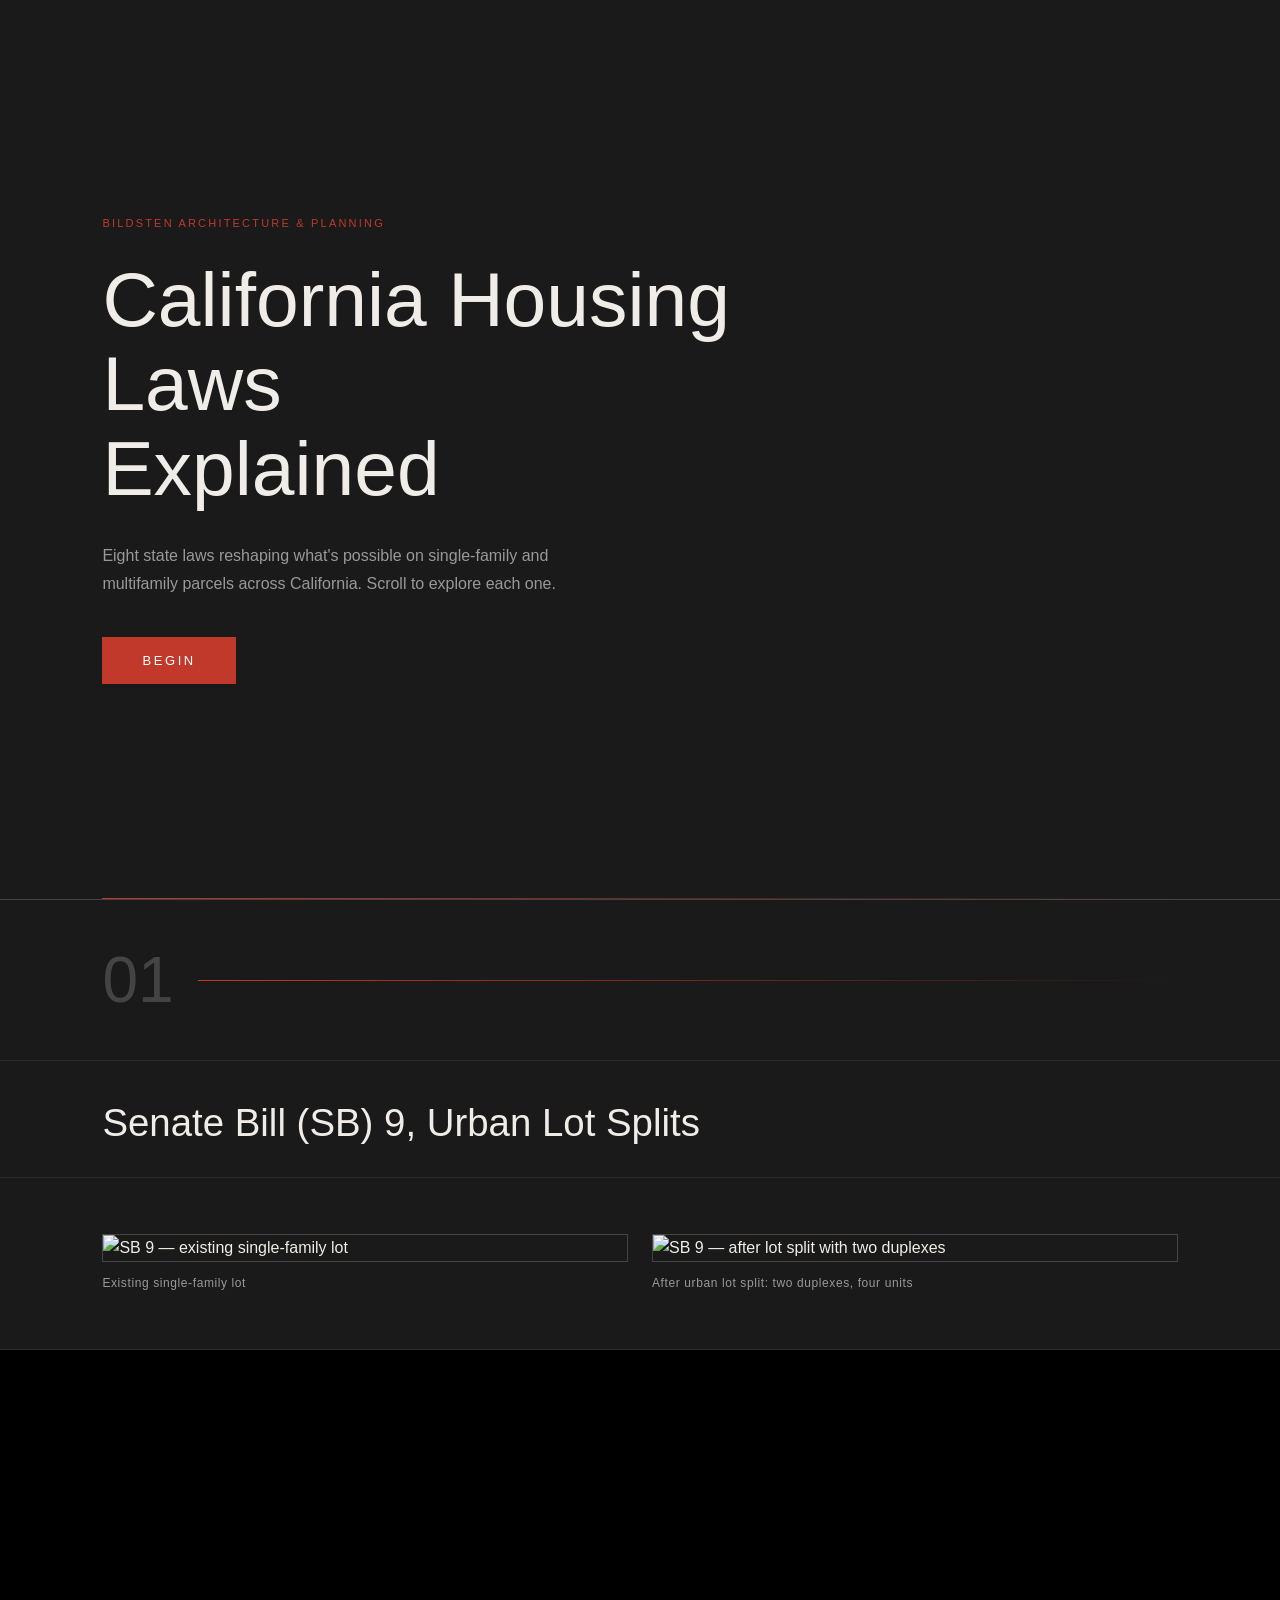
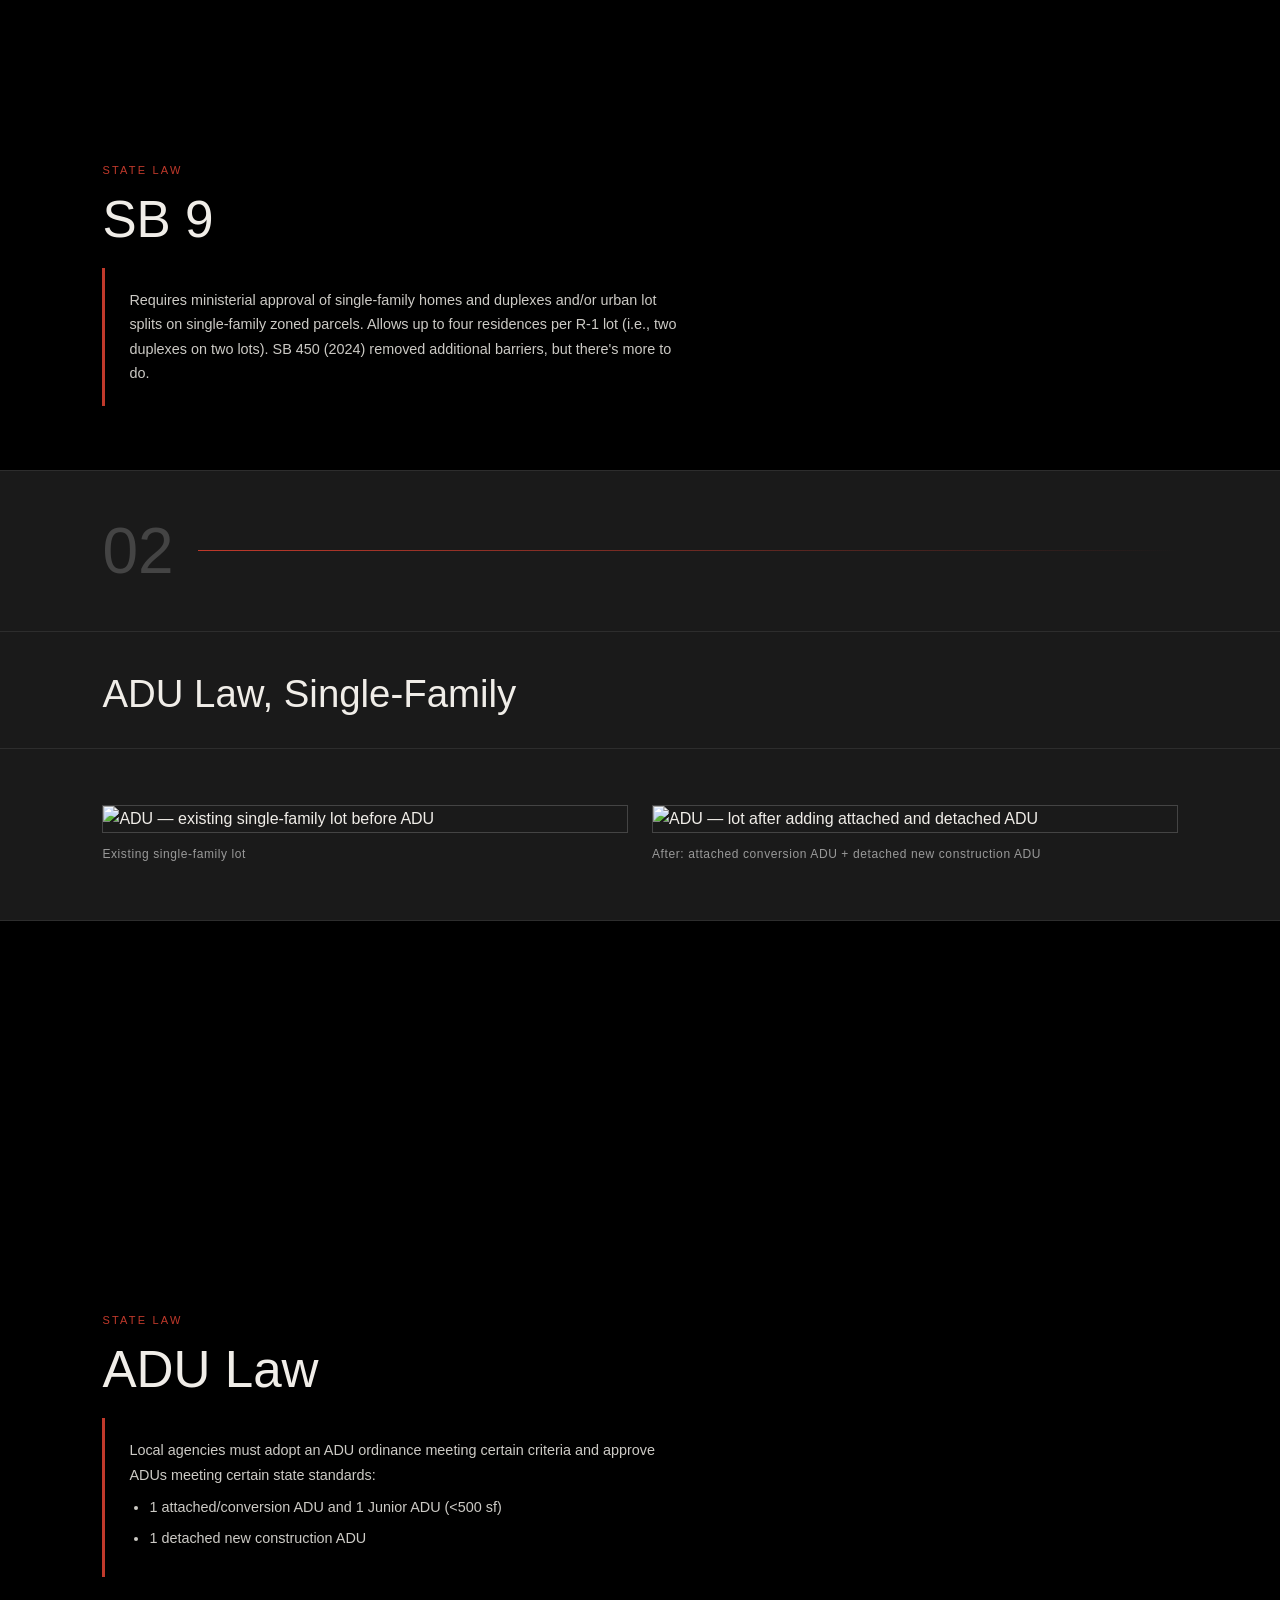
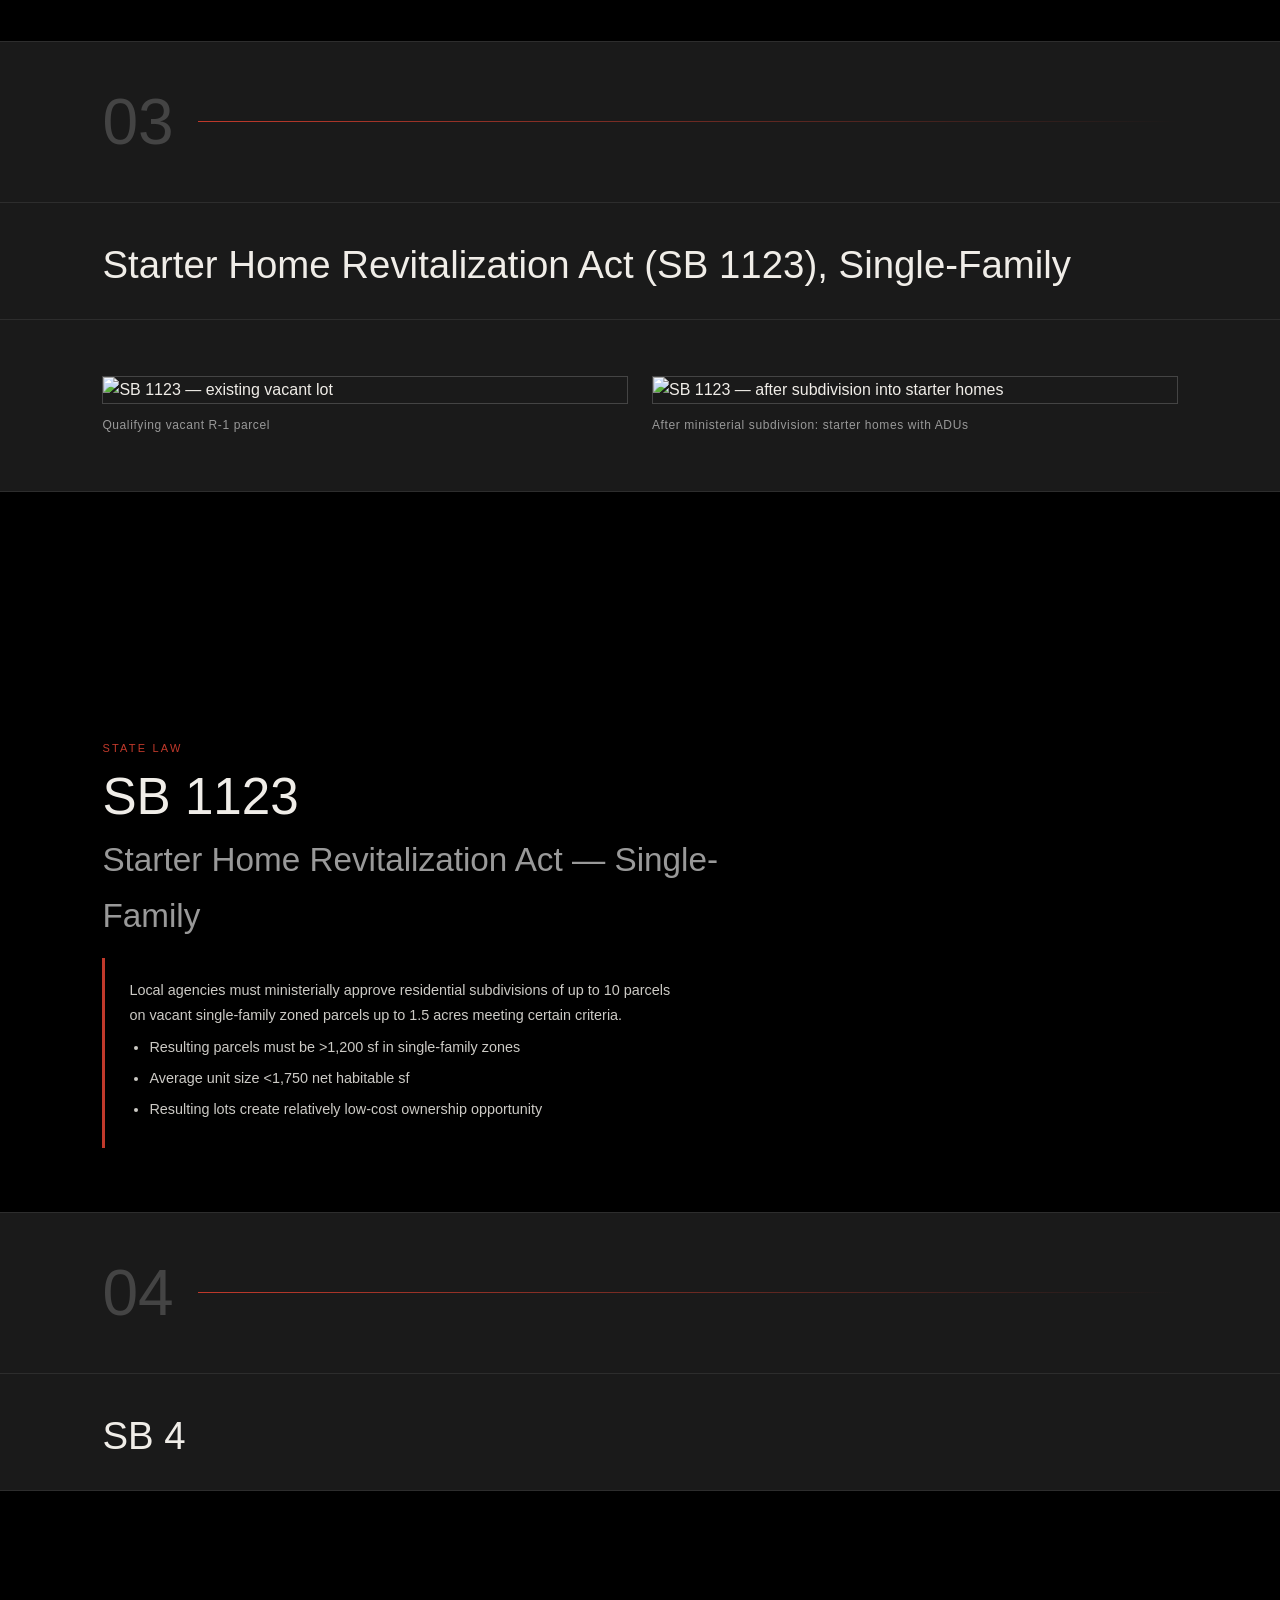
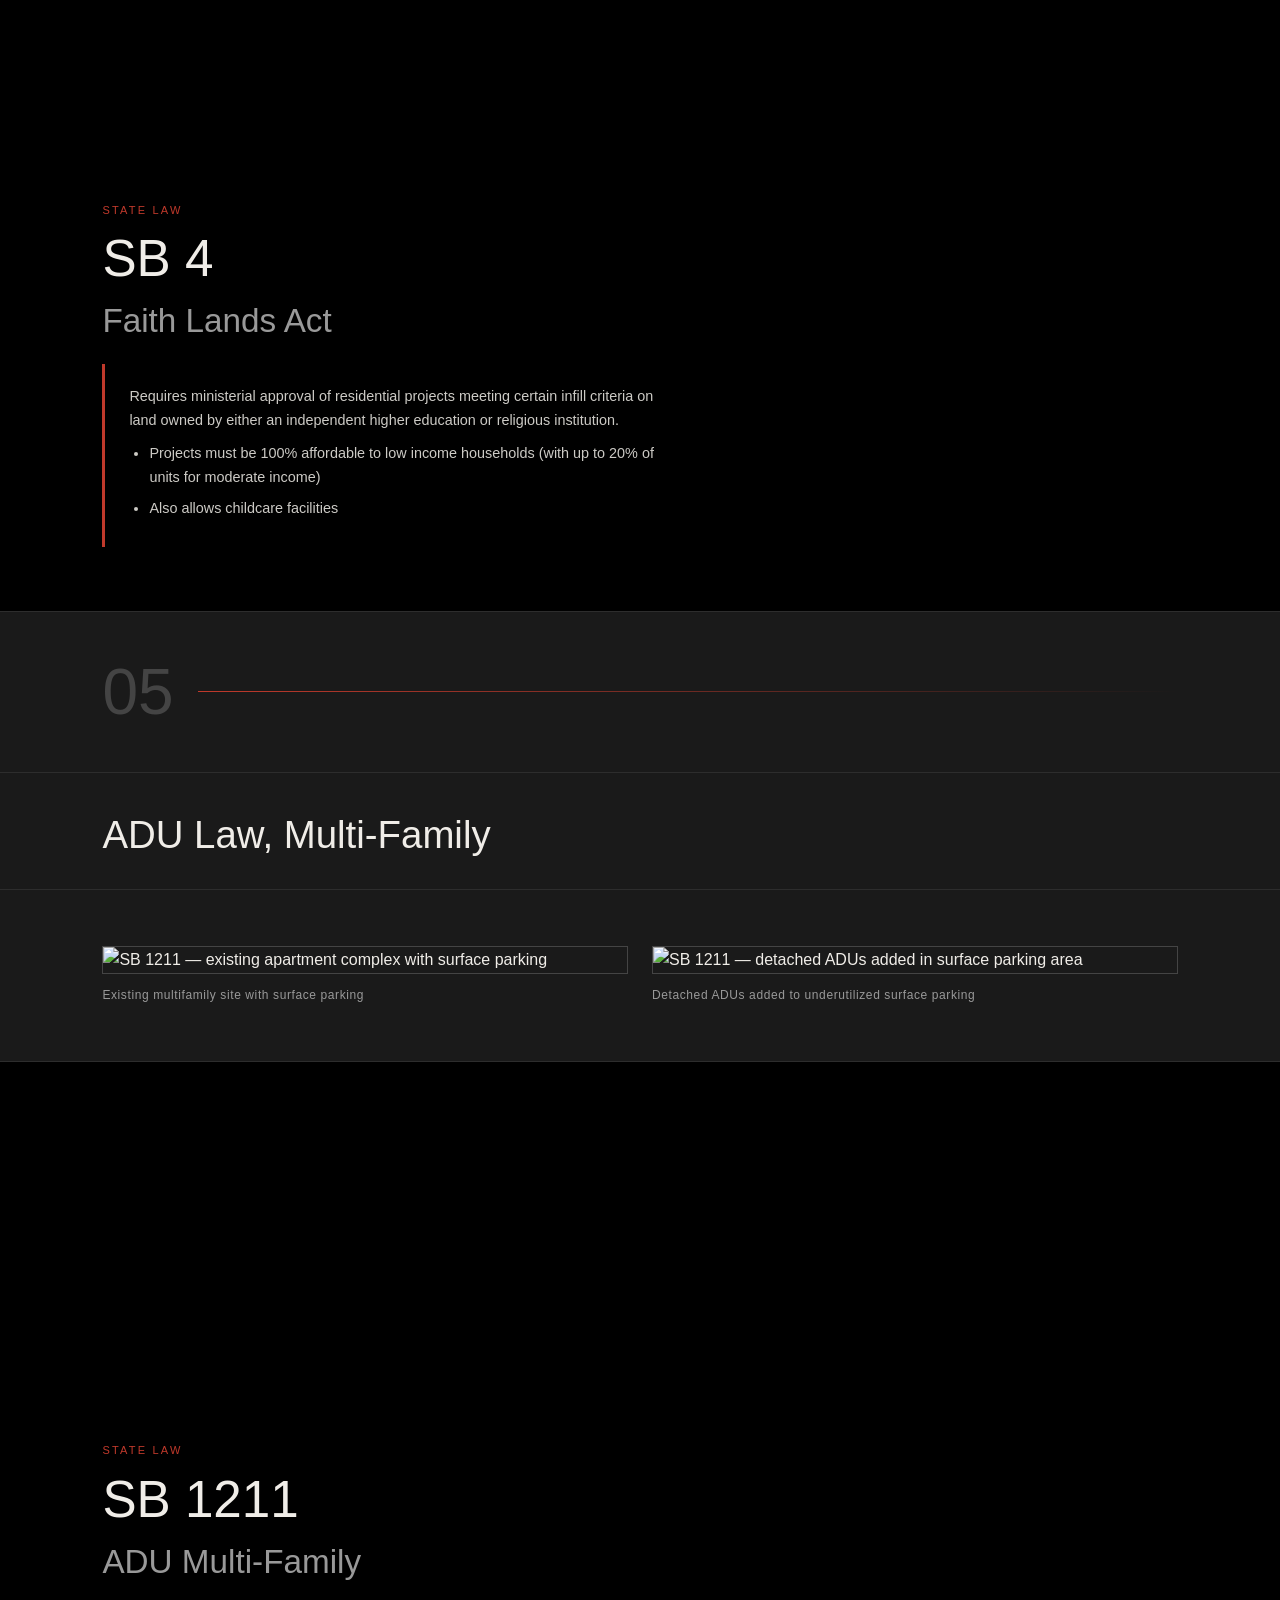
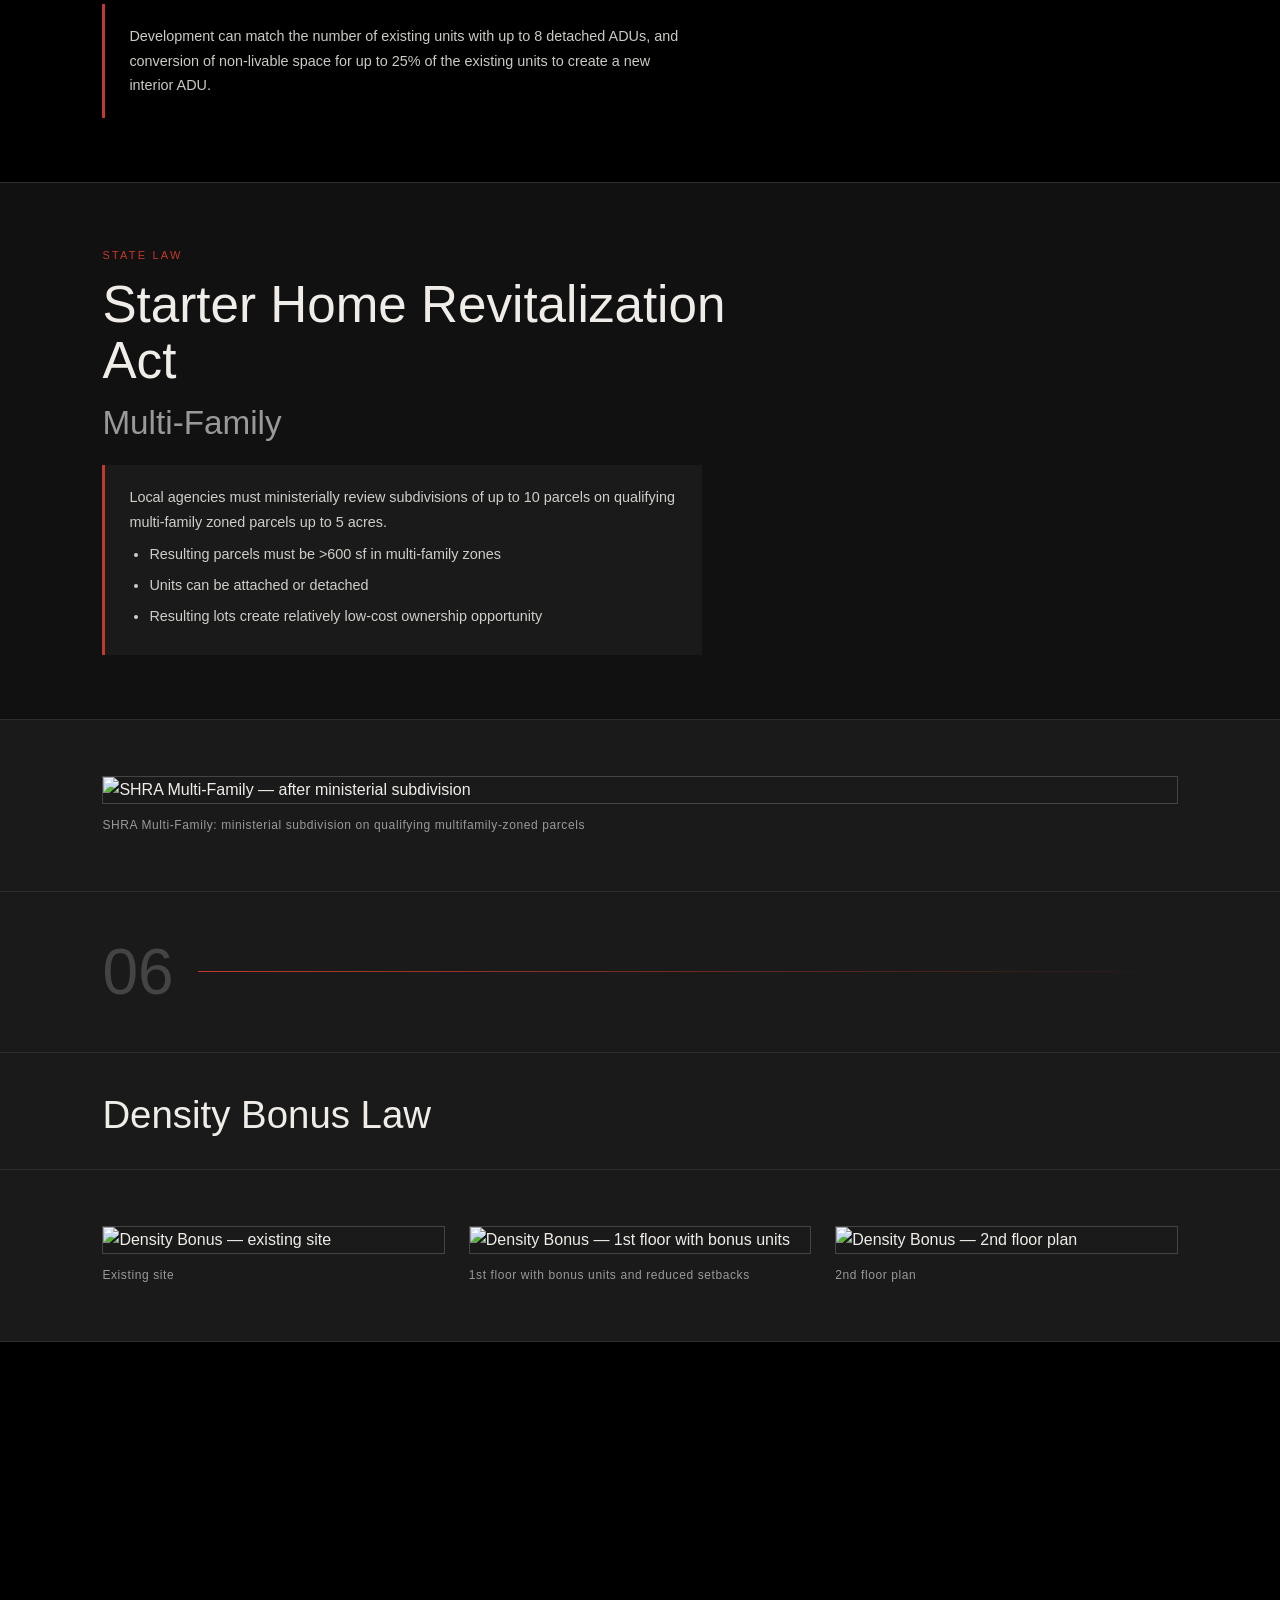
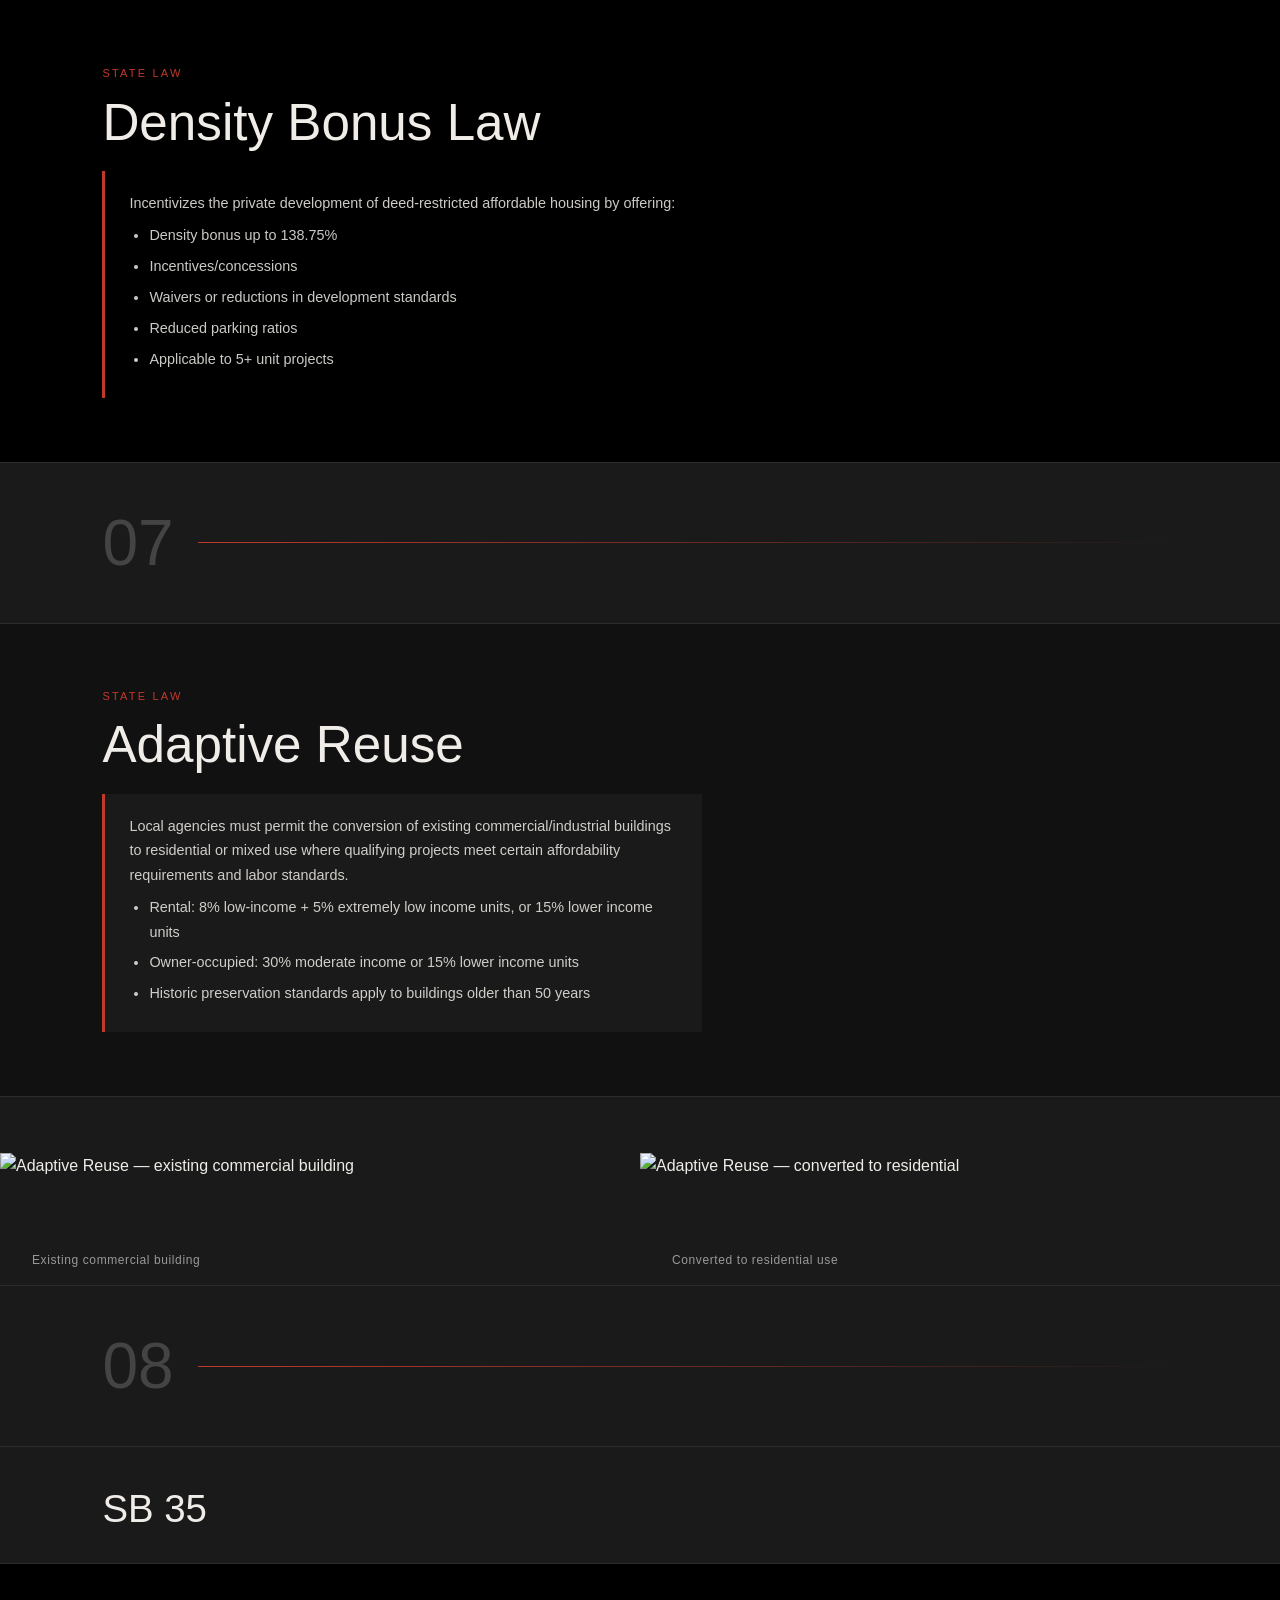
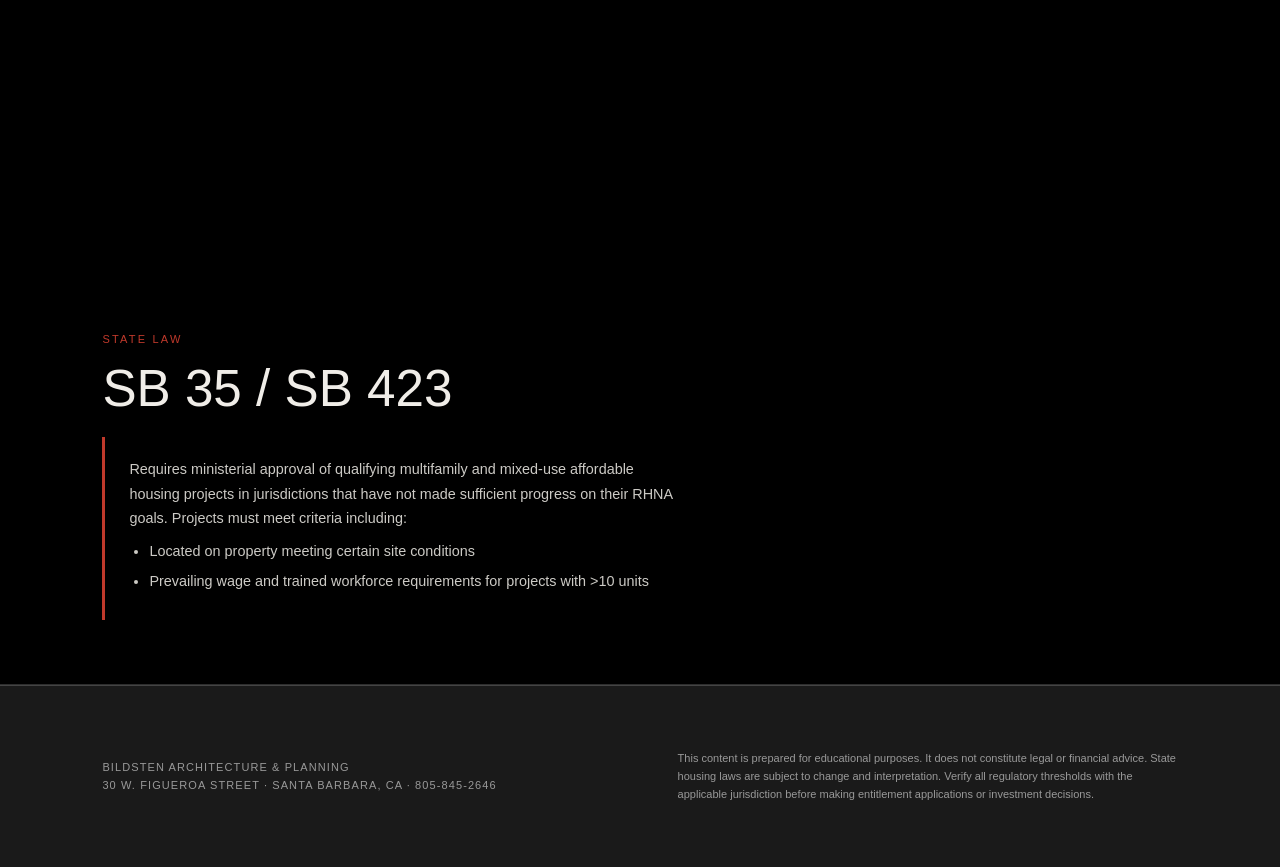
==== housing-laws.html @ 5e8230b6 "Add files via upload" ====
<!DOCTYPE html>
<html lang="en">
<head>
<meta charset="UTF-8">
<meta name="viewport" content="width=device-width, initial-scale=1.0">
<title>California Housing Laws | Bildsten Architecture & Planning</title>
<style>
  * { margin: 0; padding: 0; box-sizing: border-box; }

  :root {
    --bg: #1a1a1a;
    --text: #f0ede8;
    --red: #c0392b;
    --red-light: #e74c3c;
    --gray: #2d2d2d;
    --gray-mid: #444;
    --caption: #999;
    --font-display: 'Arial Narrow', 'Arial Nova Cond', 'Helvetica Neue', Arial, sans-serif;
    --font-body: 'Arial Narrow', 'Arial Nova Cond', 'Helvetica Neue', Arial, sans-serif;
  }

  html { scroll-behavior: smooth; }

  body {
    background: var(--bg);
    color: var(--text);
    font-family: var(--font-body);
    font-size: 16px;
    line-height: 1.6;
  }

  /* HERO */
  .hero {
    height: 100vh;
    display: flex;
    flex-direction: column;
    justify-content: center;
    align-items: flex-start;
    padding: 0 8vw;
    border-bottom: 1px solid var(--gray-mid);
    position: relative;
  }
  .hero::after {
    content: '';
    position: absolute;
    bottom: 0; left: 8vw; right: 8vw;
    height: 1px;
    background: linear-gradient(to right, var(--red), transparent);
  }
  .hero-eyebrow {
    font-size: 11px;
    letter-spacing: 0.2em;
    text-transform: uppercase;
    color: var(--red);
    margin-bottom: 1.5rem;
  }
  .hero h1 {
    font-family: var(--font-display);
    font-size: clamp(2.5rem, 6vw, 5rem);
    font-weight: normal;
    line-height: 1.1;
    max-width: 800px;
    margin-bottom: 2rem;
  }
  .hero-sub {
    font-size: 1rem;
    color: var(--caption);
    max-width: 500px;
    line-height: 1.7;
  }
  .scroll-hint {
    position: absolute;
    bottom: 3rem;
    left: 8vw;
    font-size: 11px;
    letter-spacing: 0.15em;
    text-transform: uppercase;
    color: var(--caption);
    display: flex;
    align-items: center;
    gap: 0.75rem;
  }
  .scroll-hint::before {
    content: '';
    display: block;
    width: 24px;
    height: 1px;
    background: var(--red);
  }

  .law-section { padding: 0; }

  /* section heading bar — sits between divider number and images */
  .section-heading {
    padding: 2.5rem 8vw 2rem;
    border-bottom: 1px solid var(--gray);
  }
  .section-heading h2 {
    font-family: var(--font-display);
    font-size: clamp(1.6rem, 3vw, 2.6rem);
    font-weight: normal;
    color: var(--text);
    line-height: 1.15;
  }

  /* image block */
  .image-block {
    padding: 3.5rem 8vw;
    border-bottom: 1px solid var(--gray);
  }
  .image-block-inner {
    max-width: 1100px;
    margin: 0 auto;
  }
  .image-block img {
    width: 100%;
    height: auto;
    display: block;
    border: 1px solid var(--gray-mid);
  }
  .image-caption {
    margin-top: 0.75rem;
    font-size: 12px;
    color: var(--caption);
    letter-spacing: 0.05em;
  }
  .image-pair {
    display: grid;
    grid-template-columns: 1fr 1fr;
    gap: 1.5rem;
  }
  .image-trio {
    display: grid;
    grid-template-columns: 1fr 1fr 1fr;
    gap: 1.5rem;
  }

  /* static law card (no video) */
  .law-card {
    padding: 4rem 8vw;
    border-bottom: 1px solid var(--gray);
    background: #111;
  }
  .law-card-inner { max-width: 700px; }
  .law-name-static {
    font-family: var(--font-display);
    font-size: clamp(2rem, 4vw, 3.5rem);
    font-weight: normal;
    line-height: 1.1;
    margin-bottom: 1.25rem;
    color: var(--text);
  }
  .law-summary-static {
    font-size: 0.9rem;
    line-height: 1.7;
    color: rgba(240,237,232,0.85);
    max-width: 600px;
    padding: 1.25rem 1.5rem;
    border-left: 3px solid var(--red);
    background: rgba(255,255,255,0.04);
    margin-top: 1rem;
  }
  .law-summary-static ul { padding-left: 1.25rem; margin-top: 0.5rem; }
  .law-summary-static li { margin-bottom: 0.4rem; }

  /* video block */
  .video-block {
    position: relative;
    background: #000;
    border-bottom: 1px solid var(--gray);
  }
  .video-overlay {
    position: absolute;
    inset: 0;
    display: flex;
    flex-direction: column;
    justify-content: flex-end;
    padding: 4rem 8vw;
    background: linear-gradient(to top, rgba(0,0,0,0.85) 0%, rgba(0,0,0,0.3) 50%, transparent 100%);
    z-index: 2;
    /* no transition here — JS controls fade */
  }
  .video-overlay.hidden {
    opacity: 0;
    pointer-events: none;
  }
  .law-label {
    font-size: 11px;
    letter-spacing: 0.2em;
    text-transform: uppercase;
    color: var(--red);
    margin-bottom: 0.75rem;
  }
  .law-name {
    font-family: var(--font-display);
    font-size: clamp(2rem, 4vw, 3.5rem);
    font-weight: normal;
    line-height: 1.1;
    margin-bottom: 1.25rem;
    max-width: 700px;
  }
  .law-summary {
    font-size: 0.9rem;
    line-height: 1.7;
    color: rgba(240,237,232,0.85);
    max-width: 600px;
    background: rgba(0,0,0,0.4);
    padding: 1.25rem 1.5rem;
    border-left: 3px solid var(--red);
  }
  .law-summary ul { padding-left: 1.25rem; margin-top: 0.5rem; }
  .law-summary li { margin-bottom: 0.4rem; }

  /* keep scrolling nudge shown after video ends */
  .keep-scrolling {
    display: none;
    position: absolute;
    bottom: 2rem;
    left: 50%;
    transform: translateX(-50%);
    font-size: 11px;
    letter-spacing: 0.2em;
    text-transform: uppercase;
    color: var(--text);
    z-index: 3;
    align-items: center;
    gap: 0.6rem;
    animation: nudge 1.6s ease-in-out infinite;
  }
  .keep-scrolling.visible { display: flex; }
  .keep-scrolling::after {
    content: '↓';
    font-size: 14px;
  }
  @keyframes nudge {
    0%, 100% { opacity: 0.5; transform: translateX(-50%) translateY(0); }
    50% { opacity: 1; transform: translateX(-50%) translateY(4px); }
  }

  .video-wrapper {
    position: relative;
    width: 100%;
    padding-top: 56.25%;
  }
  .video-wrapper iframe {
    position: absolute;
    inset: 0;
    width: 100%;
    height: 100%;
    border: none;
  }

  /* freeze overlay — covers Vimeo end screen */
  .freeze-overlay {
    display: none;
    position: absolute;
    inset: 0;
    z-index: 4;
    background: transparent;
    cursor: default;
  }
  .freeze-overlay.active { display: block; }

  /* second video hidden until first ends */
  .video-block.secondary { display: none; }
  .video-block.secondary.visible { display: block; }

  /* divider */
  .law-divider {
    display: flex;
    align-items: center;
    gap: 1.5rem;
    padding: 3rem 8vw;
    border-bottom: 1px solid var(--gray);
  }
  .law-divider-num {
    font-family: var(--font-display);
    font-size: 4rem;
    color: var(--gray-mid);
    line-height: 1;
    min-width: 60px;
  }
  .law-divider-line {
    flex: 1;
    height: 1px;
    background: linear-gradient(to right, var(--red), transparent);
  }

  /* footer */
  footer {
    padding: 4rem 8vw;
    border-top: 1px solid var(--gray-mid);
    display: flex;
    justify-content: space-between;
    align-items: center;
    flex-wrap: wrap;
    gap: 1rem;
  }
  footer .bap {
    font-size: 11px;
    letter-spacing: 0.1em;
    text-transform: uppercase;
    color: var(--caption);
  }
  footer .disclaimer {
    font-size: 11px;
    color: var(--caption);
    max-width: 500px;
    line-height: 1.6;
  }

  .begin-btn {
    margin-top: 2.5rem;
    background: var(--red);
    color: white;
    border: none;
    padding: 1rem 2.5rem;
    font-family: var(--font-body);
    font-size: 13px;
    letter-spacing: 0.2em;
    text-transform: uppercase;
    cursor: pointer;
    transition: background 0.2s, transform 0.15s;
  }
  .begin-btn:hover { background: var(--red-light); transform: translateY(-2px); }
  .begin-btn:active { transform: translateY(0); }
  body.locked { overflow: hidden; }

  @media (max-width: 900px) {
    .image-trio { grid-template-columns: 1fr 1fr; }
  }
  @media (max-width: 700px) {
    .image-pair, .image-trio { grid-template-columns: 1fr; }
    .law-summary, .law-summary-static { font-size: 0.82rem; }
    .law-name, .law-name-static { font-size: 2rem; }
    footer { flex-direction: column; }
  }
</style>
</head>
<body>

<!-- HERO -->
<section class="hero">
  <p class="hero-eyebrow">Bildsten Architecture & Planning</p>
  <h1>California Housing Laws<br>Explained</h1>
  <p class="hero-sub">Eight state laws reshaping what's possible on single-family and multifamily parcels across California. Scroll to explore each one.</p>
  <button class="begin-btn" id="beginBtn">Begin</button>
</section>


<!-- ── 01 SB 9 ── -->
<div class="law-divider">
  <span class="law-divider-num">01</span>
  <div class="law-divider-line"></div>
</div>

<section class="law-section" id="sb9">
  <div class="section-heading">
    <h2>Senate Bill (SB) 9, Urban Lot Splits</h2>
  </div>
  <div class="image-block">
    <div class="image-block-inner">
      <div class="image-pair">
        <div>
          <img src="SB9 Before.jpeg" alt="SB 9 — existing single-family lot">
          <p class="image-caption">Existing single-family lot</p>
        </div>
        <div>
          <img src="SB 9 Before and after_1.jpeg" alt="SB 9 — after lot split with two duplexes">
          <p class="image-caption">After urban lot split: two duplexes, four units</p>
        </div>
      </div>
    </div>
  </div>
  <div class="video-block" data-law="sb9">
    <div class="video-overlay" id="overlay-sb9">
      <p class="law-label">State Law</p>
      <h2 class="law-name">SB 9</h2>
      <div class="law-summary">
        Requires ministerial approval of single-family homes and duplexes and/or urban lot splits on single-family zoned parcels. Allows up to four residences per R-1 lot (i.e., two duplexes on two lots). SB 450 (2024) removed additional barriers, but there's more to do.
      </div>
    </div>
    <div class="freeze-overlay" id="freeze-sb9"></div>
    <div class="keep-scrolling" id="ks-sb9">Keep scrolling</div>
    <div class="video-wrapper">
      <iframe id="iframe-sb9"
        src="https://player.vimeo.com/video/1204030108?autoplay=0&muted=0&controls=1&title=0&byline=0&portrait=0"
        allow="autoplay; fullscreen; picture-in-picture" allowfullscreen>
      </iframe>
    </div>
  </div>
</section>


<!-- ── 02 ADU SINGLE-FAMILY ── -->
<div class="law-divider">
  <span class="law-divider-num">02</span>
  <div class="law-divider-line"></div>
</div>

<section class="law-section" id="adu">
  <div class="section-heading">
    <h2>ADU Law, Single-Family</h2>
  </div>
  <div class="image-block">
    <div class="image-block-inner">
      <div class="image-pair">
        <div>
          <img src="SB9 Before.jpeg" alt="ADU — existing single-family lot before ADU">
          <p class="image-caption">Existing single-family lot</p>
        </div>
        <div>
          <img src="ADU After.jpeg" alt="ADU — lot after adding attached and detached ADU">
          <p class="image-caption">After: attached conversion ADU + detached new construction ADU</p>
        </div>
      </div>
    </div>
  </div>
  <div class="video-block" data-law="adu">
    <div class="video-overlay" id="overlay-adu">
      <p class="law-label">State Law</p>
      <h2 class="law-name">ADU Law</h2>
      <div class="law-summary">
        Local agencies must adopt an ADU ordinance meeting certain criteria and approve ADUs meeting certain state standards:
        <ul>
          <li>1 attached/conversion ADU and 1 Junior ADU (&lt;500 sf)</li>
          <li>1 detached new construction ADU</li>
        </ul>
      </div>
    </div>
    <div class="freeze-overlay" id="freeze-adu"></div>
    <div class="keep-scrolling" id="ks-adu">Keep scrolling</div>
    <div class="video-wrapper">
      <iframe id="iframe-adu"
        src="https://player.vimeo.com/video/1204030537?autoplay=0&muted=0&controls=1&title=0&byline=0&portrait=0"
        allow="autoplay; fullscreen; picture-in-picture" allowfullscreen>
      </iframe>
    </div>
  </div>
</section>


<!-- ── 03 SB 1123 / SHRA SINGLE-FAMILY ── -->
<div class="law-divider">
  <span class="law-divider-num">03</span>
  <div class="law-divider-line"></div>
</div>

<section class="law-section" id="shra-sf">
  <div class="section-heading">
    <h2>Starter Home Revitalization Act (SB 1123), Single-Family</h2>
  </div>
  <div class="image-block">
    <div class="image-block-inner">
      <div class="image-pair">
        <div>
          <img src="SB9 Before.jpeg" alt="SB 1123 — existing vacant lot">
          <p class="image-caption">Qualifying vacant R-1 parcel</p>
        </div>
        <div>
          <img src="SHRA AFTER.jpeg" alt="SB 1123 — after subdivision into starter homes">
          <p class="image-caption">After ministerial subdivision: starter homes with ADUs</p>
        </div>
      </div>
    </div>
  </div>
  <div class="video-block" data-law="shra-sf">
    <div class="video-overlay" id="overlay-shra-sf">
      <p class="law-label">State Law</p>
      <h2 class="law-name">SB 1123<br><em style="font-size:0.65em;font-style:normal;color:var(--caption)">Starter Home Revitalization Act — Single-Family</em></h2>
      <div class="law-summary">
        Local agencies must ministerially approve residential subdivisions of up to 10 parcels on vacant single-family zoned parcels up to 1.5 acres meeting certain criteria.
        <ul>
          <li>Resulting parcels must be &gt;1,200 sf in single-family zones</li>
          <li>Average unit size &lt;1,750 net habitable sf</li>
          <li>Resulting lots create relatively low-cost ownership opportunity</li>
        </ul>
      </div>
    </div>
    <div class="freeze-overlay" id="freeze-shra-sf"></div>
    <div class="keep-scrolling" id="ks-shra-sf">Keep scrolling</div>
    <div class="video-wrapper">
      <iframe id="iframe-shra-sf"
        src="https://player.vimeo.com/video/1204267841?autoplay=0&muted=0&controls=1&title=0&byline=0&portrait=0"
        allow="autoplay; fullscreen; picture-in-picture" allowfullscreen>
      </iframe>
    </div>
  </div>
</section>


<!-- ── 04 SB 4 ── -->
<div class="law-divider">
  <span class="law-divider-num">04</span>
  <div class="law-divider-line"></div>
</div>

<section class="law-section" id="sb4">
  <div class="section-heading">
    <h2>SB 4</h2>
  </div>
  <div class="video-block" data-law="sb4">
    <div class="video-overlay" id="overlay-sb4">
      <p class="law-label">State Law</p>
      <h2 class="law-name">SB 4<br><em style="font-size:0.65em;font-style:normal;color:var(--caption)">Faith Lands Act</em></h2>
      <div class="law-summary">
        Requires ministerial approval of residential projects meeting certain infill criteria on land owned by either an independent higher education or religious institution.
        <ul>
          <li>Projects must be 100% affordable to low income households (with up to 20% of units for moderate income)</li>
          <li>Also allows childcare facilities</li>
        </ul>
      </div>
    </div>
    <div class="freeze-overlay" id="freeze-sb4"></div>
    <div class="keep-scrolling" id="ks-sb4">Keep scrolling</div>
    <div class="video-wrapper">
      <iframe id="iframe-sb4"
        src="https://player.vimeo.com/video/1204264913?autoplay=0&muted=0&controls=1&title=0&byline=0&portrait=0"
        allow="autoplay; fullscreen; picture-in-picture" allowfullscreen>
      </iframe>
    </div>
  </div>
</section>


<!-- ── 05 ADU LAW MULTI-FAMILY / SB 1211 + SHRA MF ── -->
<div class="law-divider">
  <span class="law-divider-num">05</span>
  <div class="law-divider-line"></div>
</div>

<section class="law-section" id="adu-mf">
  <div class="section-heading">
    <h2>ADU Law, Multi-Family</h2>
  </div>
  <div class="image-block">
    <div class="image-block-inner">
      <div class="image-pair">
        <div>
          <img src="SB 1211_2namenity existing.jpeg" alt="SB 1211 — existing apartment complex with surface parking">
          <p class="image-caption">Existing multifamily site with surface parking</p>
        </div>
        <div>
          <img src="SB 1211_2 amenity after c.jpeg" alt="SB 1211 — detached ADUs added in surface parking area">
          <p class="image-caption">Detached ADUs added to underutilized surface parking</p>
        </div>
      </div>
    </div>
  </div>

  <!-- Video 1 of 2 -->
  <div class="video-block" data-law="adu-mf-1">
    <div class="video-overlay" id="overlay-adu-mf-1">
      <p class="law-label">State Law</p>
      <h2 class="law-name">SB 1211<br><em style="font-size:0.65em;font-style:normal;color:var(--caption)">ADU Multi-Family</em></h2>
      <div class="law-summary">
        Development can match the number of existing units with up to 8 detached ADUs, and conversion of non-livable space for up to 25% of the existing units to create a new interior ADU.
      </div>
    </div>
    <div class="freeze-overlay" id="freeze-adu-mf-1"></div>
    <div class="keep-scrolling" id="ks-adu-mf-1">Keep scrolling</div>
    <div class="video-wrapper">
      <iframe id="iframe-adu-mf-1"
        src="https://player.vimeo.com/video/1204032027?autoplay=0&muted=0&controls=1&title=0&byline=0&portrait=0"
        allow="autoplay; fullscreen; picture-in-picture" allowfullscreen>
      </iframe>
    </div>
  </div>

  <!-- Video 2 of 2 -->
  <div class="video-block secondary" id="adu-mf-2-block" data-law="adu-mf-2">
    <div class="video-overlay" id="overlay-adu-mf-2">
      <p class="law-label">State Law — continued</p>
      <h2 class="law-name">SB 1211<br><em style="font-size:0.65em;font-style:normal;color:var(--caption)">ADU Multi-Family</em></h2>
    </div>
    <div class="freeze-overlay" id="freeze-adu-mf-2"></div>
    <div class="keep-scrolling" id="ks-adu-mf-2">Keep scrolling</div>
    <div class="video-wrapper">
      <iframe id="iframe-adu-mf-2"
        src="https://player.vimeo.com/video/1204266832?autoplay=0&muted=0&controls=1&title=0&byline=0&portrait=0"
        allow="autoplay; fullscreen; picture-in-picture" allowfullscreen>
      </iframe>
    </div>
  </div>

  <!-- SHRA MF: heading + text first, then image -->
  <div class="law-card">
    <div class="law-card-inner">
      <p class="law-label">State Law</p>
      <h2 class="law-name-static">Starter Home Revitalization Act<br><em style="font-size:0.65em;font-style:normal;color:var(--caption)">Multi-Family</em></h2>
      <div class="law-summary-static">
        Local agencies must ministerially review subdivisions of up to 10 parcels on qualifying multi-family zoned parcels up to 5 acres.
        <ul>
          <li>Resulting parcels must be &gt;600 sf in multi-family zones</li>
          <li>Units can be attached or detached</li>
          <li>Resulting lots create relatively low-cost ownership opportunity</li>
        </ul>
      </div>
    </div>
  </div>
  <div class="image-block">
    <div class="image-block-inner">
      <img src="MULTIFAMILY SHRA AFTER.jpeg" alt="SHRA Multi-Family — after ministerial subdivision">
      <p class="image-caption">SHRA Multi-Family: ministerial subdivision on qualifying multifamily-zoned parcels</p>
    </div>
  </div>
</section>


<!-- ── 06 DENSITY BONUS LAW ── -->
<div class="law-divider">
  <span class="law-divider-num">06</span>
  <div class="law-divider-line"></div>
</div>

<section class="law-section" id="dbl">
  <div class="section-heading">
    <h2>Density Bonus Law</h2>
  </div>
  <div class="image-block">
    <div class="image-block-inner">
      <div class="image-trio">
        <div>
          <img src="density bonus before.jpeg" alt="Density Bonus — existing site">
          <p class="image-caption">Existing site</p>
        </div>
        <div>
          <img src="Density Bonus After 1st floor.jpeg" alt="Density Bonus — 1st floor with bonus units">
          <p class="image-caption">1st floor with bonus units and reduced setbacks</p>
        </div>
        <div>
          <img src="dbl after 2nd floor.jpeg" alt="Density Bonus — 2nd floor plan">
          <p class="image-caption">2nd floor plan</p>
        </div>
      </div>
    </div>
  </div>
  <div class="video-block" data-law="dbl">
    <div class="video-overlay" id="overlay-dbl">
      <p class="law-label">State Law</p>
      <h2 class="law-name">Density Bonus Law</h2>
      <div class="law-summary">
        Incentivizes the private development of deed-restricted affordable housing by offering:
        <ul>
          <li>Density bonus up to 138.75%</li>
          <li>Incentives/concessions</li>
          <li>Waivers or reductions in development standards</li>
          <li>Reduced parking ratios</li>
          <li>Applicable to 5+ unit projects</li>
        </ul>
      </div>
    </div>
    <div class="freeze-overlay" id="freeze-dbl"></div>
    <div class="keep-scrolling" id="ks-dbl">Keep scrolling</div>
    <div class="video-wrapper">
      <iframe id="iframe-dbl"
        src="https://player.vimeo.com/video/1204268803?autoplay=0&muted=0&controls=1&title=0&byline=0&portrait=0"
        allow="autoplay; fullscreen; picture-in-picture" allowfullscreen>
      </iframe>
    </div>
  </div>
</section>


<!-- ── 07 ADAPTIVE REUSE (no video) ── -->
<div class="law-divider">
  <span class="law-divider-num">07</span>
  <div class="law-divider-line"></div>
</div>

<section class="law-section" id="adaptive">
  <!-- heading + text first -->
  <div class="law-card">
    <div class="law-card-inner">
      <p class="law-label">State Law</p>
      <h2 class="law-name-static">Adaptive Reuse</h2>
      <div class="law-summary-static">
        Local agencies must permit the conversion of existing commercial/industrial buildings to residential or mixed use where qualifying projects meet certain affordability requirements and labor standards.
        <ul>
          <li>Rental: 8% low-income + 5% extremely low income units, or 15% lower income units</li>
          <li>Owner-occupied: 30% moderate income or 15% lower income units</li>
          <li>Historic preservation standards apply to buildings older than 50 years</li>
        </ul>
      </div>
    </div>
  </div>
  <!-- images after — full bleed -->
  <div class="image-block" style="padding-left:0;padding-right:0;">
    <div style="display:grid;grid-template-columns:1fr 1fr;gap:0;">
      <div style="position:relative;">
        <img src="Adaptive Reuse Before.JPG" alt="Adaptive Reuse — existing commercial building" style="width:100%;height:100%;object-fit:cover;display:block;border:none;">
        <p class="image-caption" style="padding:0.6rem 2rem;">Existing commercial building</p>
      </div>
      <div style="position:relative;">
        <img src="adaptive reuse view after.jpeg" alt="Adaptive Reuse — converted to residential" style="width:100%;height:100%;object-fit:cover;display:block;border:none;">
        <p class="image-caption" style="padding:0.6rem 2rem;">Converted to residential use</p>
      </div>
    </div>
  </div>
</section>


<!-- ── 08 SB 35 / SB 423 ── -->
<div class="law-divider">
  <span class="law-divider-num">08</span>
  <div class="law-divider-line"></div>
</div>

<section class="law-section" id="sb35">
  <div class="section-heading">
    <h2>SB 35</h2>
  </div>
  <div class="video-block" data-law="sb35">
    <div class="video-overlay" id="overlay-sb35">
      <p class="law-label">State Law</p>
      <h2 class="law-name">SB 35 / SB 423</h2>
      <div class="law-summary">
        Requires ministerial approval of qualifying multifamily and mixed-use affordable housing projects in jurisdictions that have not made sufficient progress on their RHNA goals. Projects must meet criteria including:
        <ul>
          <li>Located on property meeting certain site conditions</li>
          <li>Prevailing wage and trained workforce requirements for projects with &gt;10 units</li>
        </ul>
      </div>
    </div>
    <div class="freeze-overlay" id="freeze-sb35"></div>
    <div class="keep-scrolling" id="ks-sb35">Keep scrolling</div>
    <div class="video-wrapper">
      <iframe id="iframe-sb35"
        src="https://player.vimeo.com/video/1204269616?autoplay=0&muted=0&controls=1&title=0&byline=0&portrait=0"
        allow="autoplay; fullscreen; picture-in-picture" allowfullscreen>
      </iframe>
    </div>
  </div>
</section>


<!-- FOOTER -->
<footer>
  <div class="bap">Bildsten Architecture & Planning<br>30 W. Figueroa Street · Santa Barbara, CA · 805-845-2646</div>
  <div class="disclaimer">This content is prepared for educational purposes. It does not constitute legal or financial advice. State housing laws are subject to change and interpretation. Verify all regulatory thresholds with the applicable jurisdiction before making entitlement applications or investment decisions.</div>
</footer>


<script>
  // Video IDs that have their own freeze/keep-scrolling elements
  const videoIds = ['sb9', 'adu', 'shra-sf', 'sb4', 'adu-mf-1', 'adu-mf-2', 'dbl', 'sb35'];

  document.body.classList.add('locked');

  document.getElementById('beginBtn').addEventListener('click', () => {
    document.body.classList.remove('locked');
    document.getElementById('beginBtn').style.display = 'none';
    const hint = document.createElement('p');
    hint.className = 'scroll-hint';
    hint.textContent = 'Scroll to explore';
    document.getElementById('beginBtn').parentNode.appendChild(hint);
    startObserver();
  });

  // Listen for Vimeo postMessage events (finish)
  window.addEventListener('message', function(e) {
    if (typeof e.data !== 'string') return;
    try {
      const data = JSON.parse(e.data);
      if (data.event !== 'finish') return;

      // Find which iframe sent this
      videoIds.forEach(id => {
        const iframe = document.getElementById('iframe-' + id);
        if (iframe && e.source === iframe.contentWindow) {
          onVideoEnd(id, iframe);
        }
      });
    } catch(err) {}
  });

  function onVideoEnd(id, iframe) {
    // Freeze: cover iframe to block Vimeo end screen
    const freeze = document.getElementById('freeze-' + id);
    if (freeze) freeze.classList.add('active');

    // Show keep scrolling nudge
    const ks = document.getElementById('ks-' + id);
    if (ks) ks.classList.add('visible');

    // Special: first SB1211 video ending reveals second
    if (id === 'adu-mf-1') {
      const block2 = document.getElementById('adu-mf-2-block');
      block2.classList.add('visible');
      const iframe2 = document.getElementById('iframe-adu-mf-2');
      iframe2.src = iframe2.src.replace('autoplay=0', 'autoplay=1');
      const overlay2 = document.getElementById('overlay-adu-mf-2');
      if (overlay2) {
        overlay2.style.transition = 'opacity 1.2s ease';
        setTimeout(() => overlay2.classList.add('hidden'), 2200);
      }
      // Register finish listener for second video too (already handled above)
    }
  }

  function registerVimeoEvents(iframe) {
    // Tell Vimeo player to emit finish events
    setTimeout(() => {
      try {
        iframe.contentWindow.postMessage(
          JSON.stringify({ method: 'addEventListener', value: 'finish' }), '*'
        );
      } catch(e) {}
    }, 1000);
  }

  function startObserver() {
    const observer = new IntersectionObserver((entries) => {
      entries.forEach(entry => {
        if (!entry.isIntersecting) return;
        const block = entry.target;
        const law = block.getAttribute('data-law');
        const overlay = document.getElementById('overlay-' + law);
        const iframe  = document.getElementById('iframe-' + law);

        // Overlay: show for full video duration (do NOT auto-hide)
        // It will stay until video ends, then freeze-overlay covers it anyway
        // We just ensure it's visible when video starts
        if (overlay) {
          overlay.style.transition = 'none';
          overlay.classList.remove('hidden');
        }

        // Autoplay
        if (iframe && iframe.src.includes('autoplay=0')) {
          iframe.src = iframe.src.replace('autoplay=0', 'autoplay=1');
          registerVimeoEvents(iframe);
        }

        observer.unobserve(block);
      });
    }, { threshold: 0.4 });

    document.querySelectorAll('.video-block:not(.secondary)').forEach(block => {
      observer.observe(block);
    });
  }
</script>

</body>
</html>
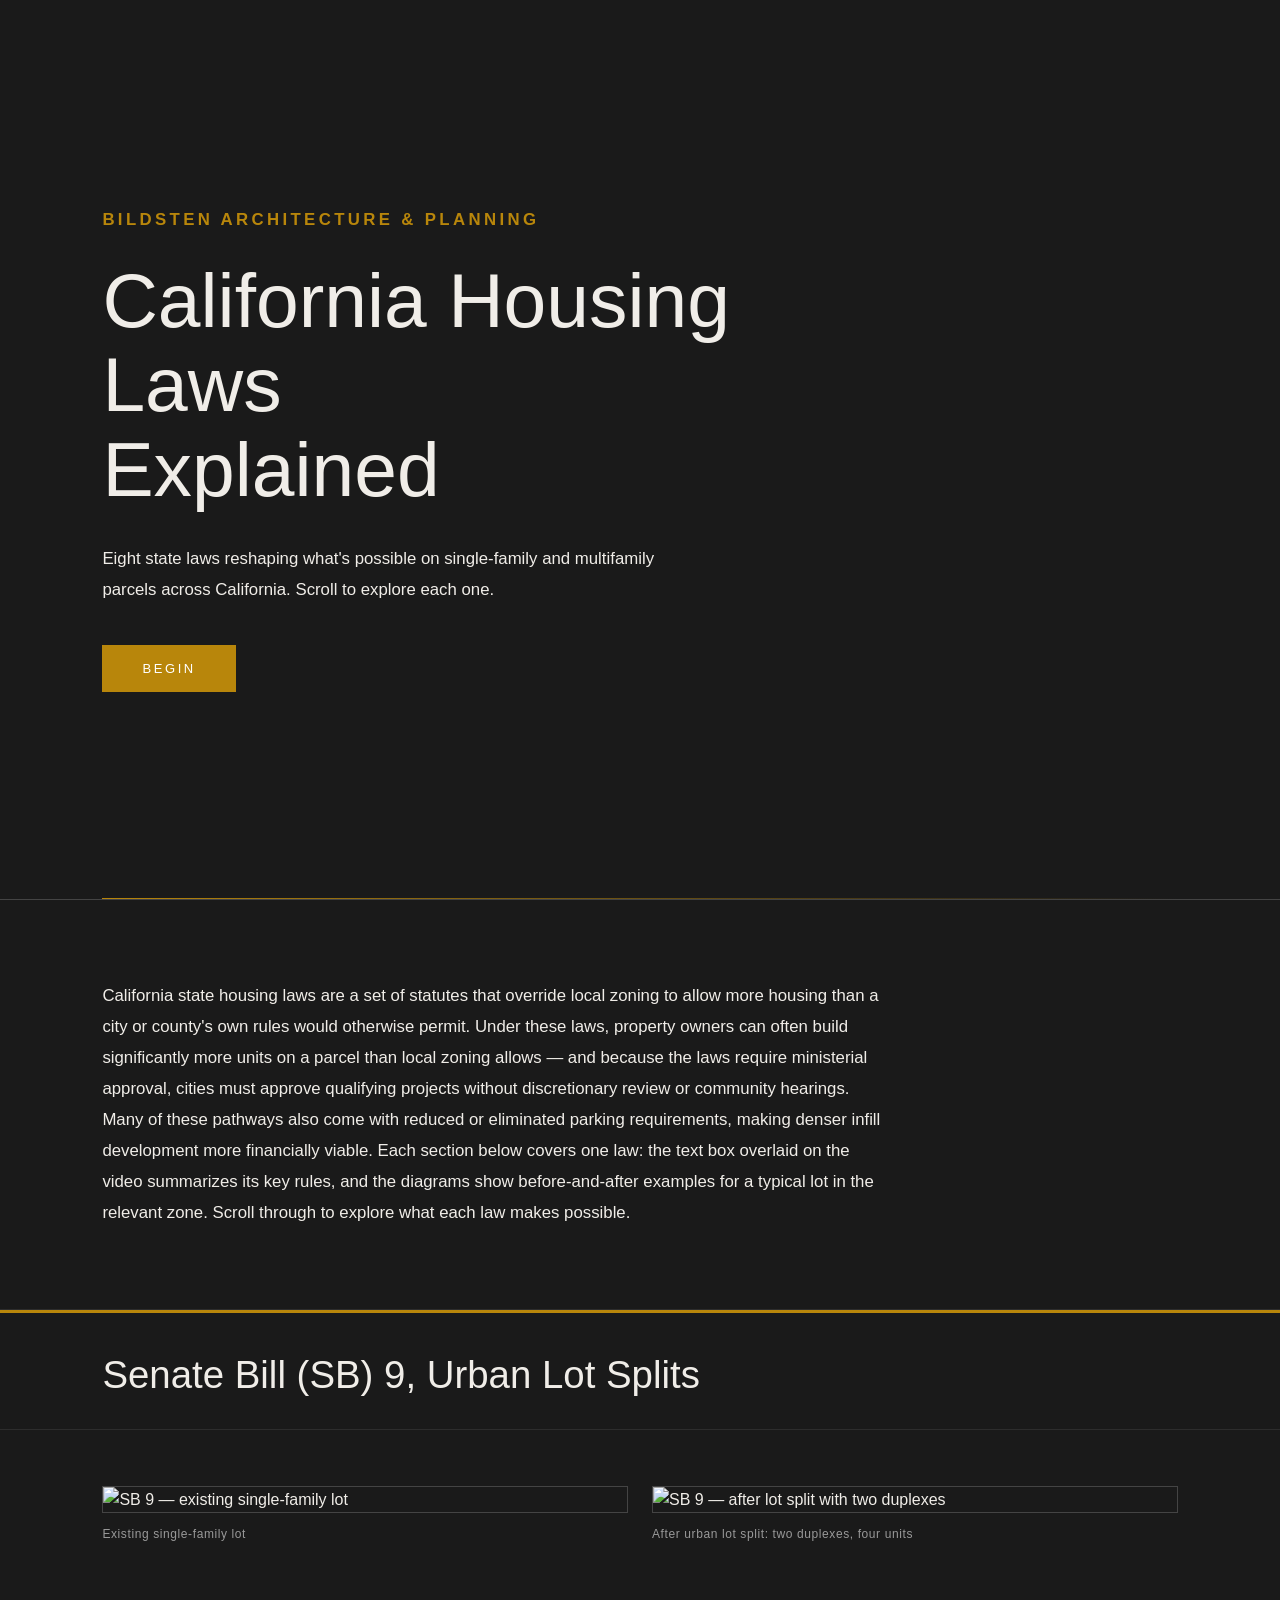
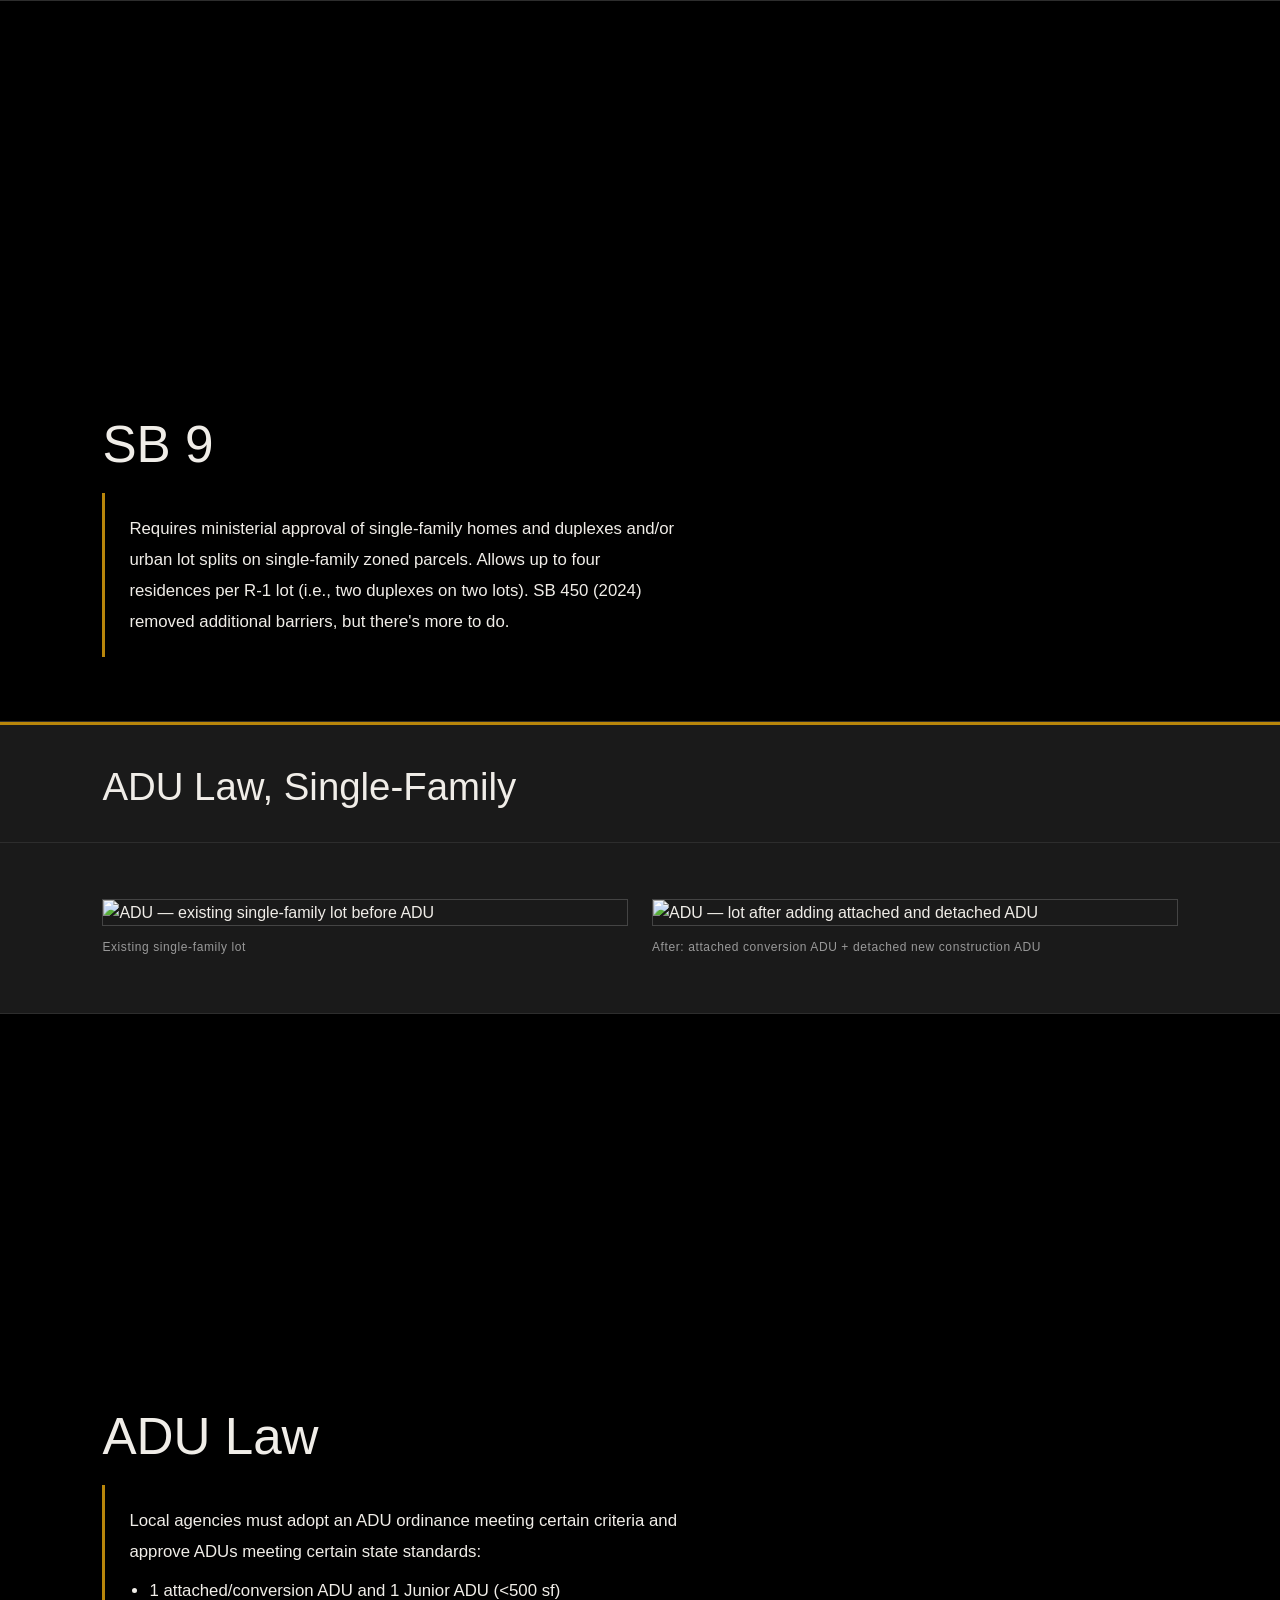
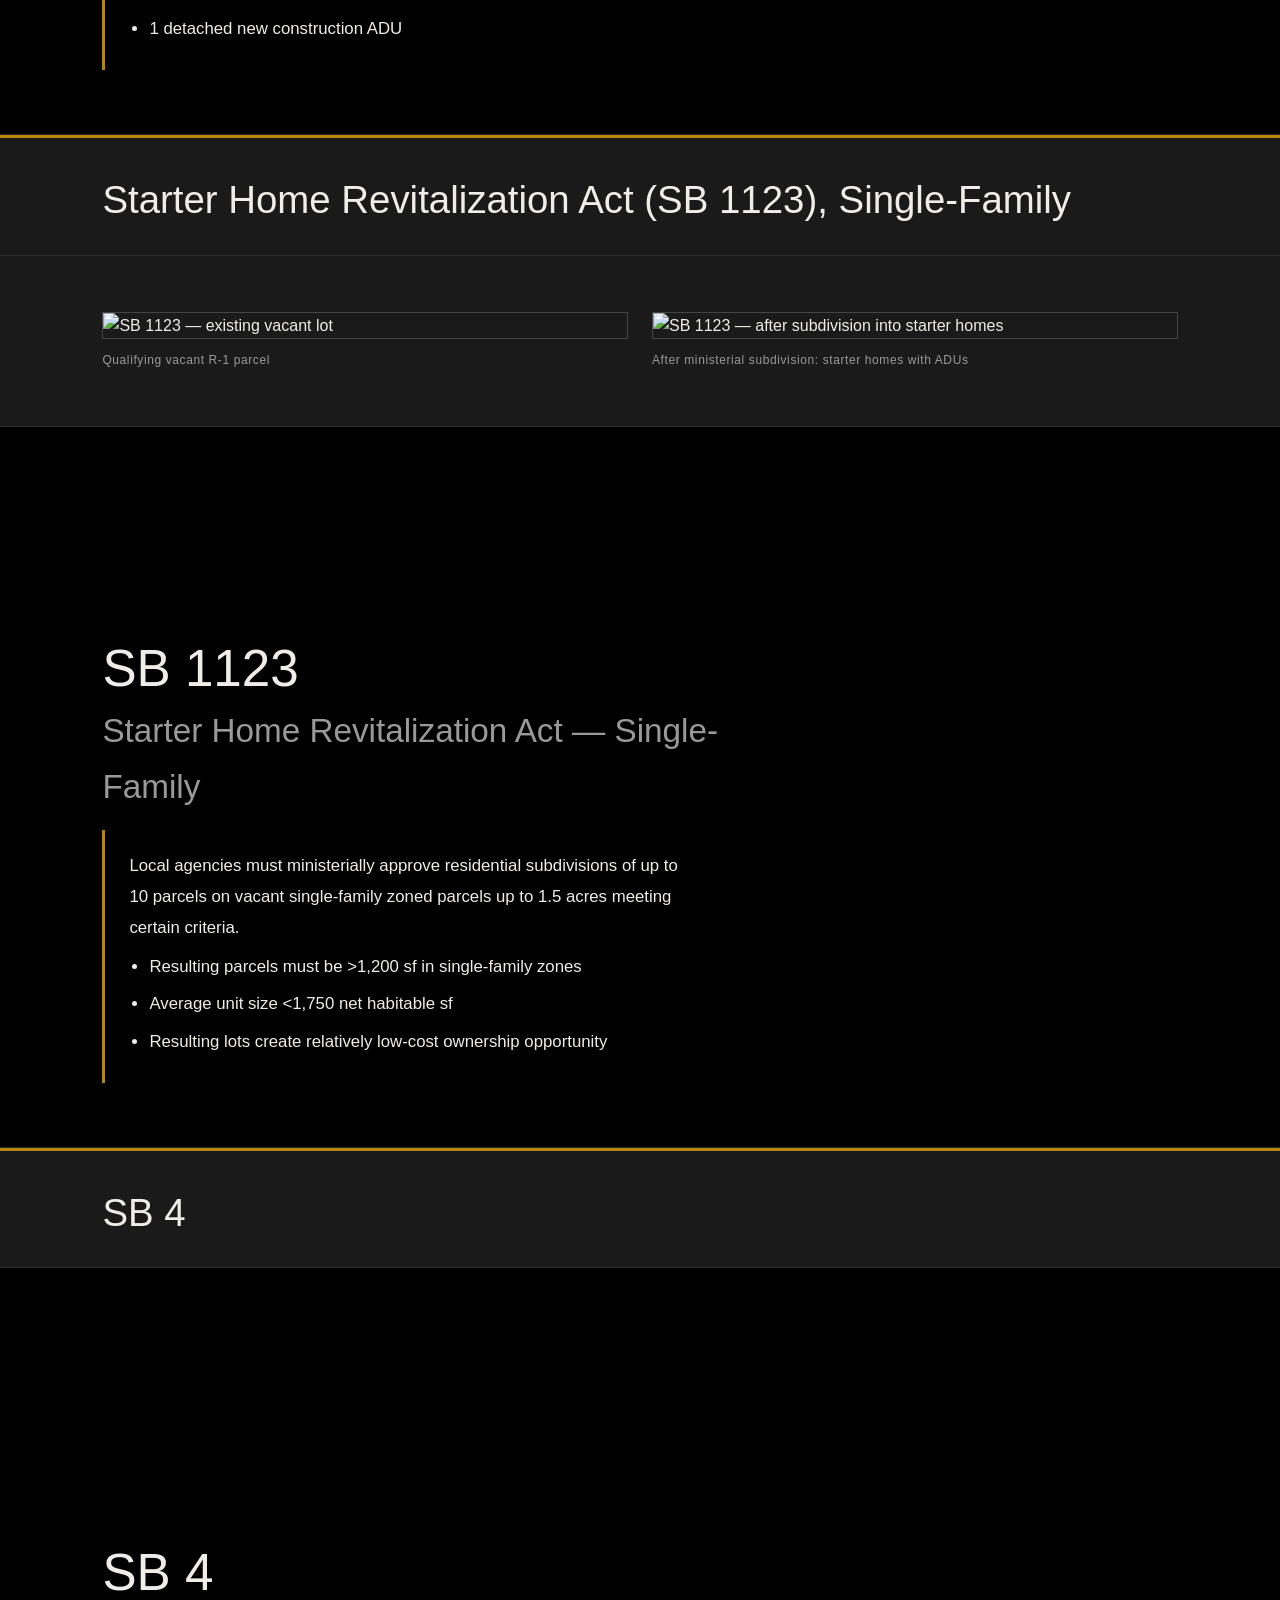
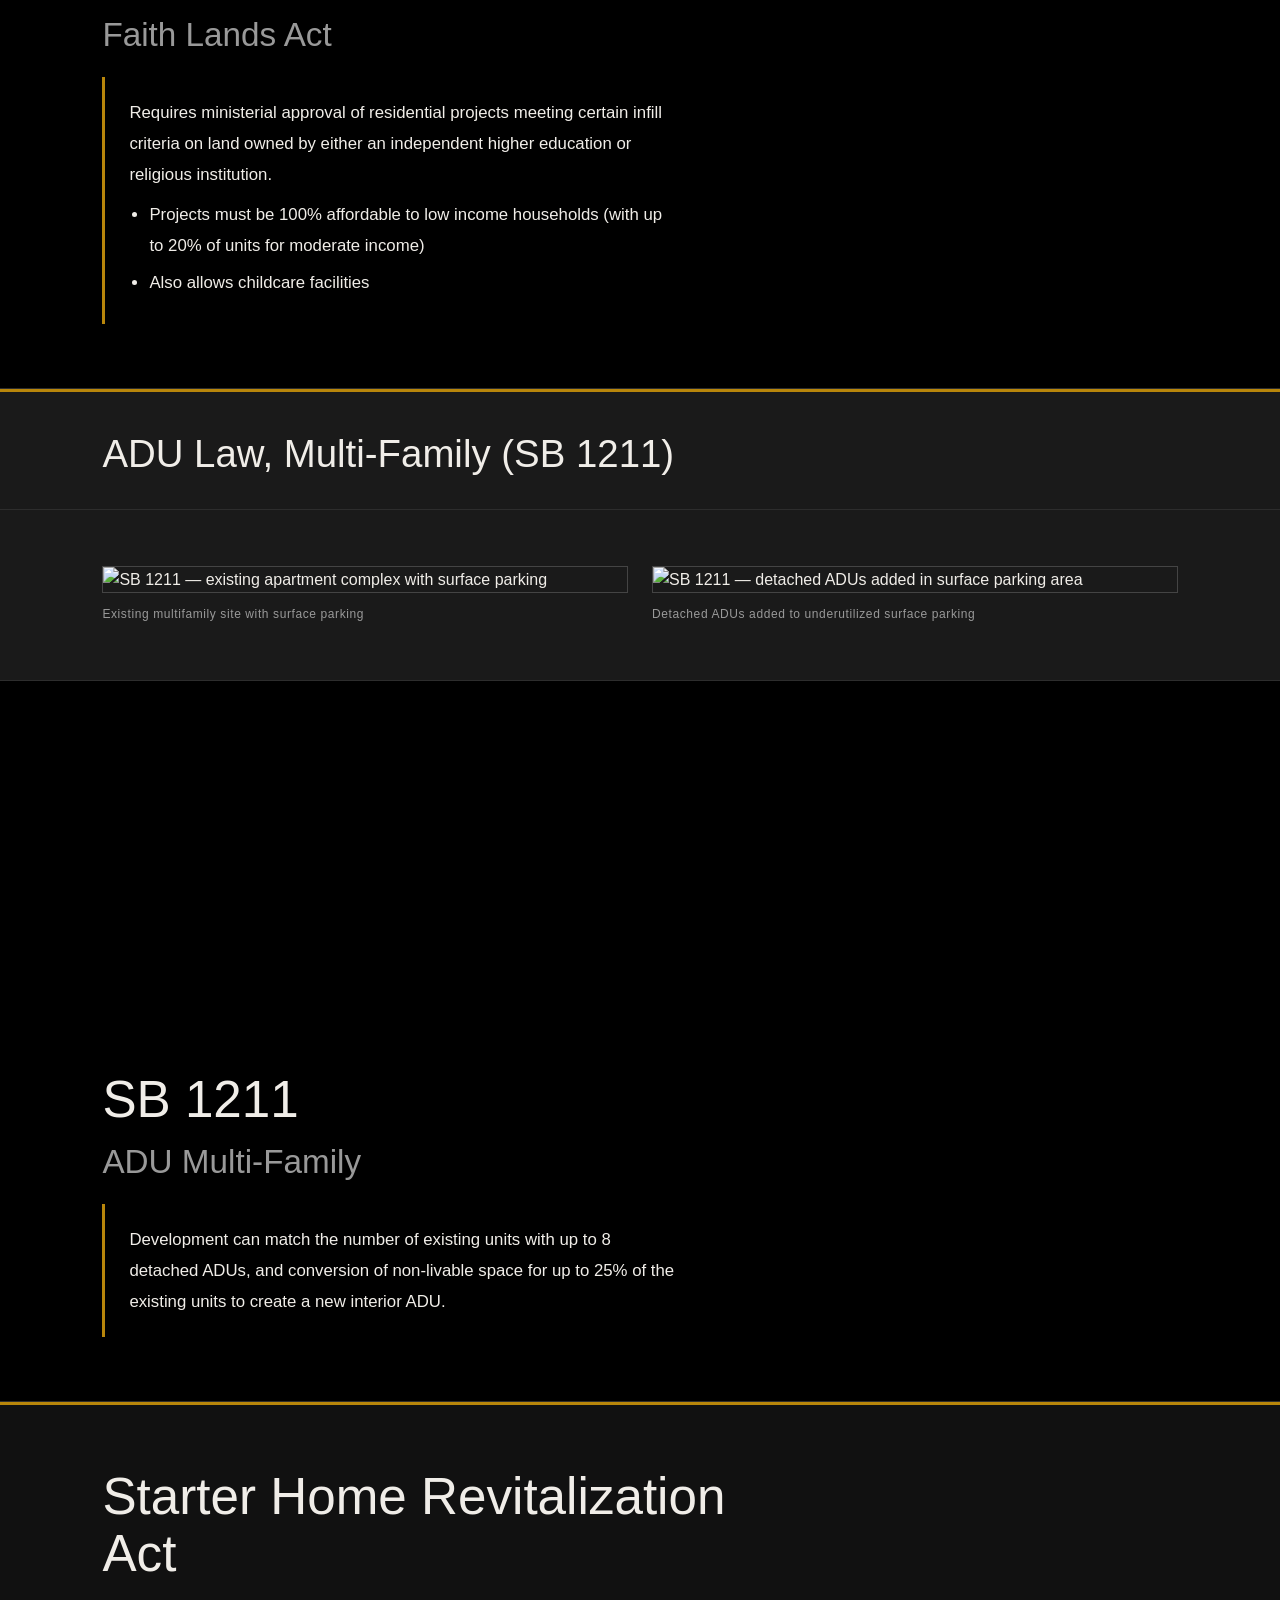
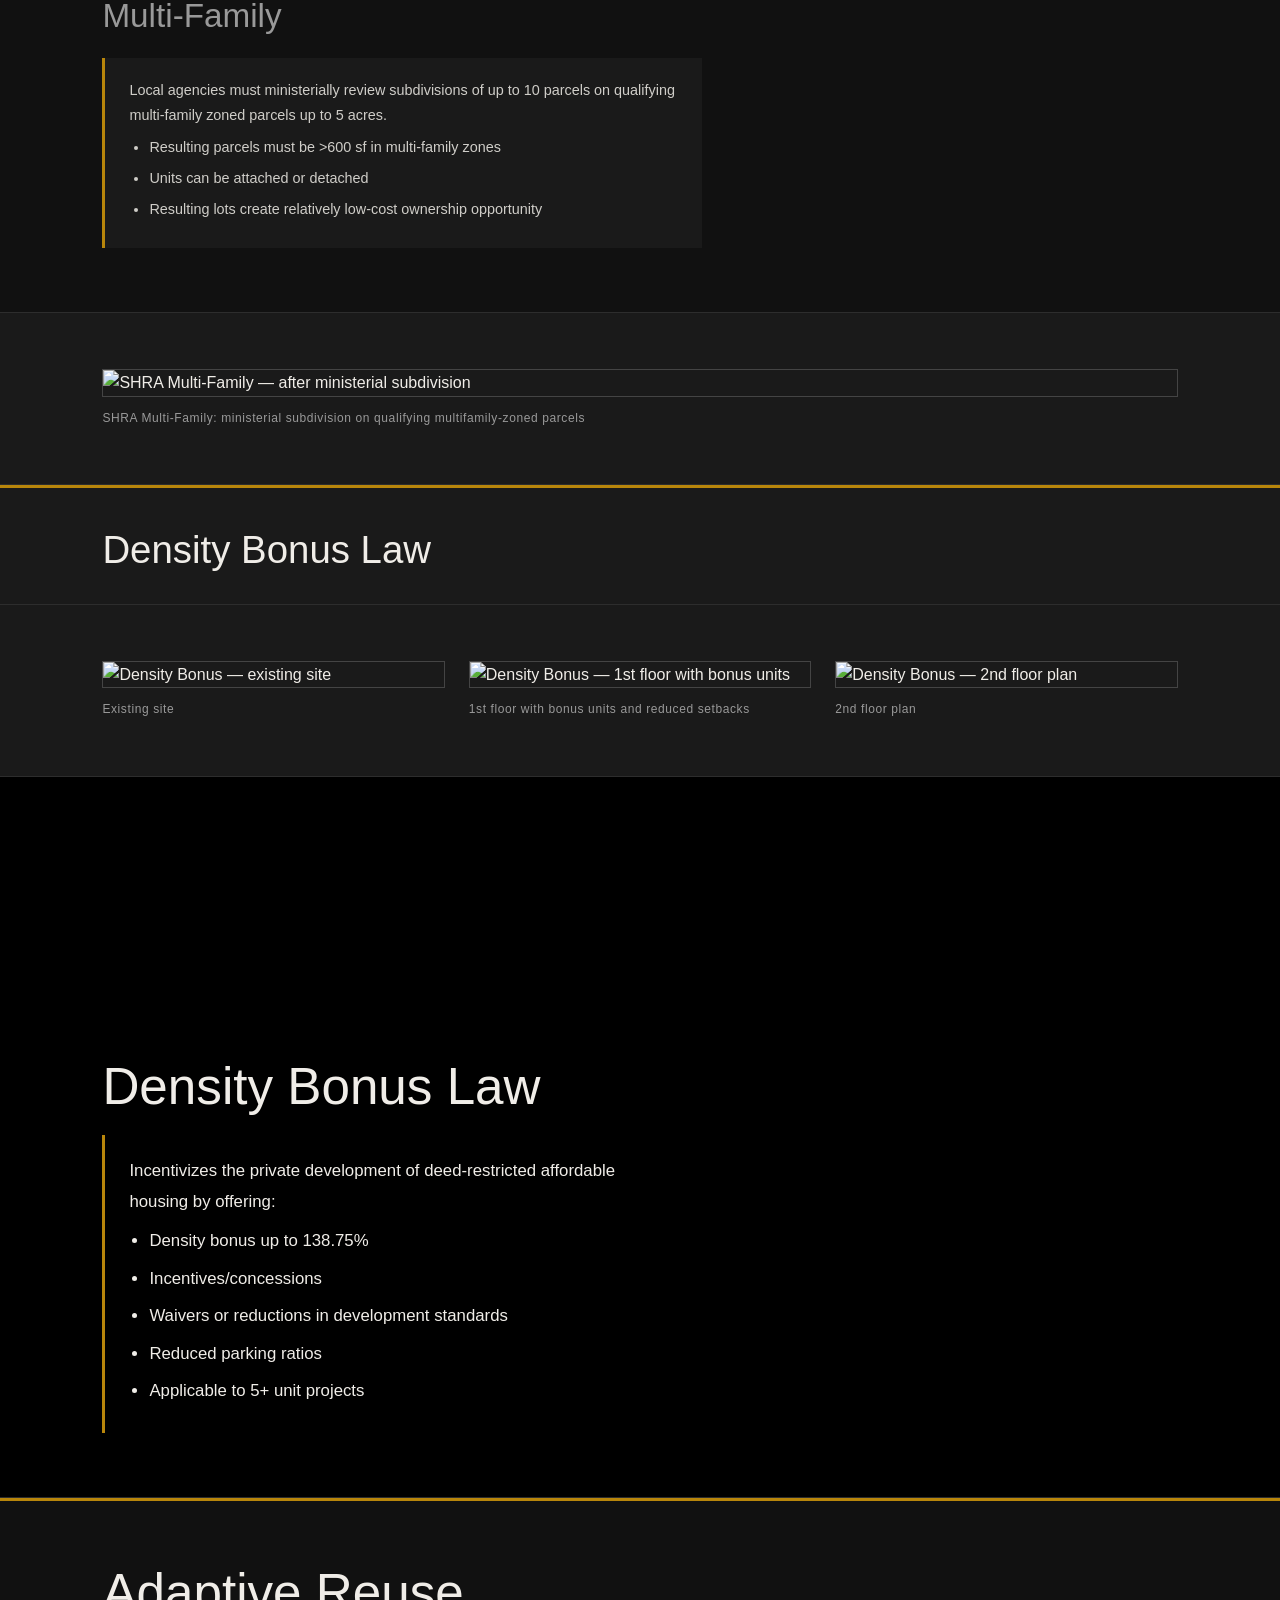
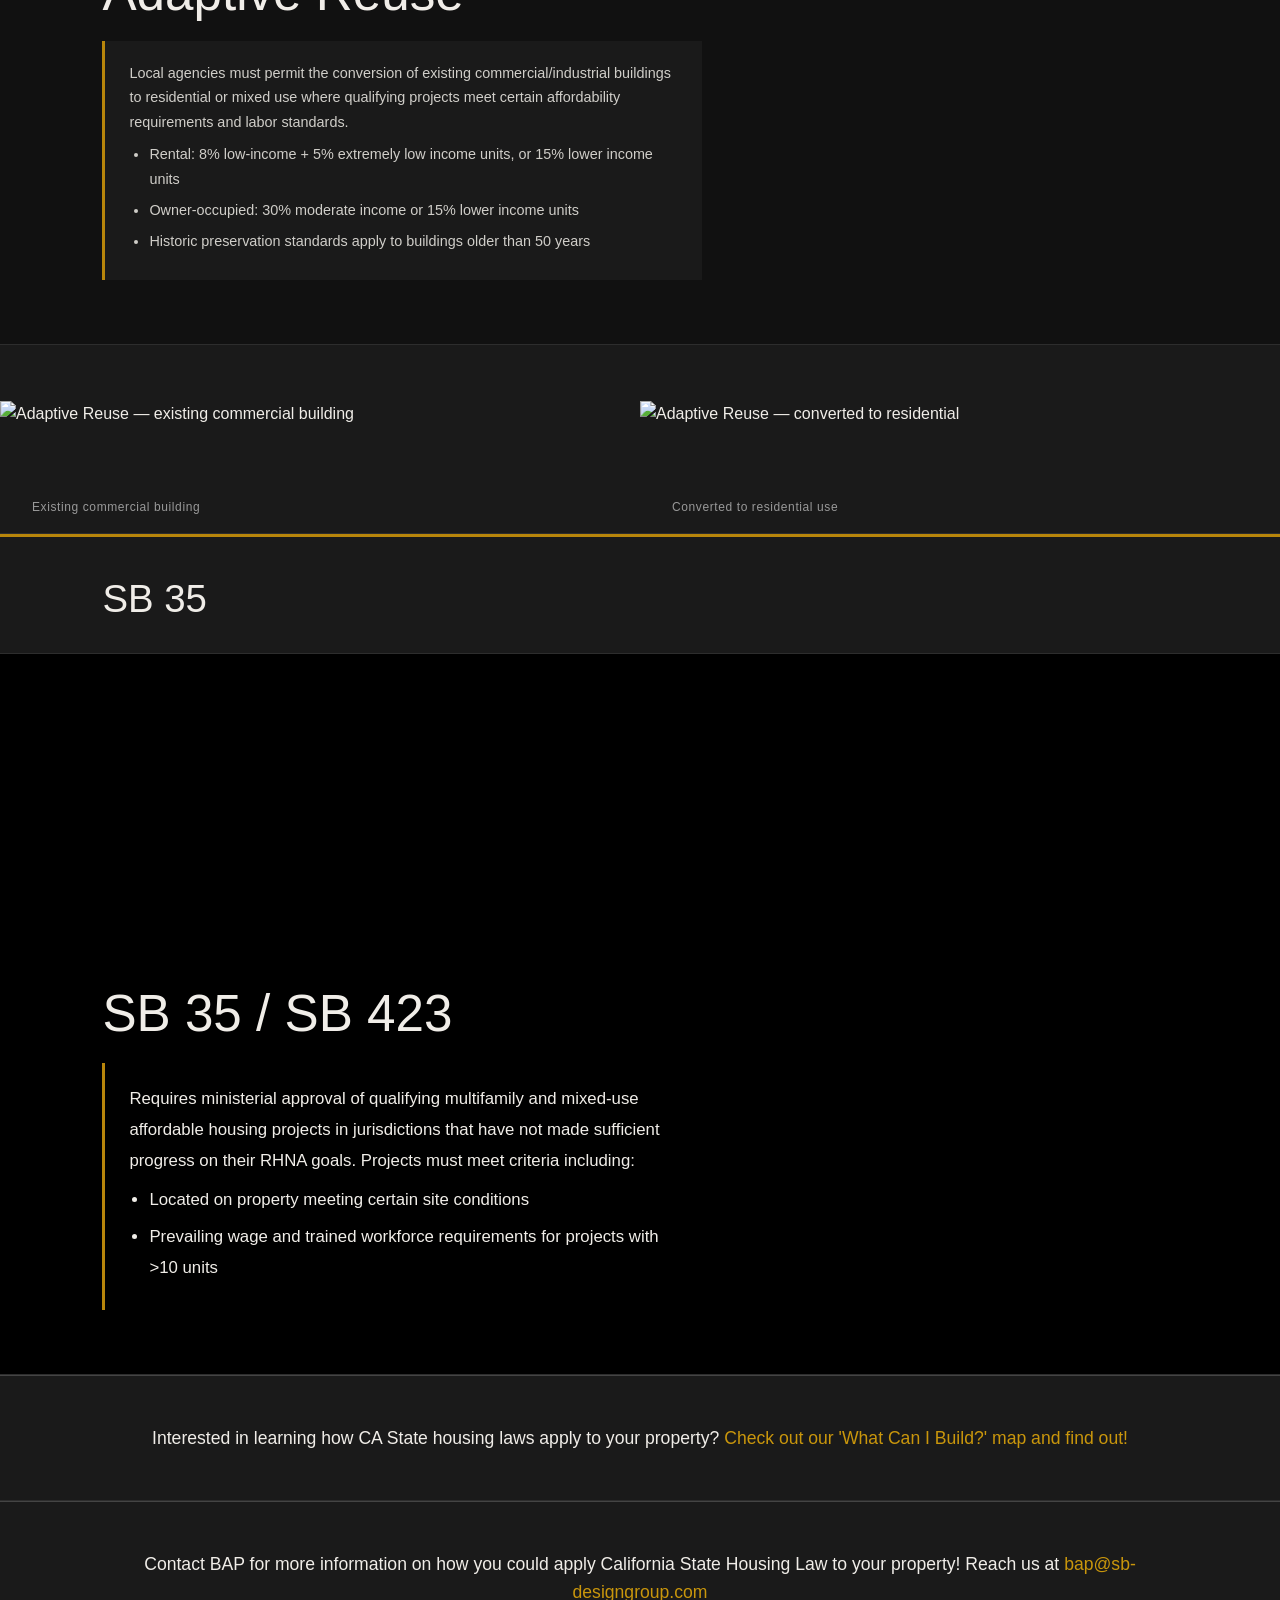
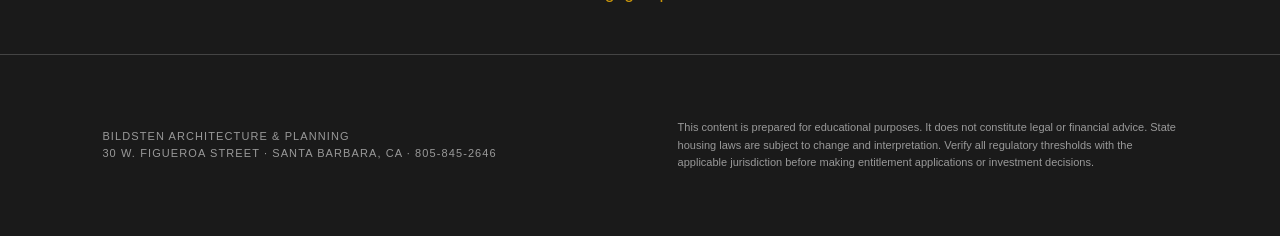
==== commit 66e5ec4f: "Add files via upload" ====
--- a/housing-laws.html
+++ b/housing-laws.html
@@ -3,20 +3,21 @@
 <head>
 <meta charset="UTF-8">
 <meta name="viewport" content="width=device-width, initial-scale=1.0">
-<title>California Housing Laws | Bildsten Architecture & Planning</title>
+<title>California Housing Laws | Bildsten Architecture &amp; Planning | v5</title>
 <style>
   * { margin: 0; padding: 0; box-sizing: border-box; }
 
   :root {
     --bg: #1a1a1a;
     --text: #f0ede8;
-    --red: #c0392b;
-    --red-light: #e74c3c;
+    --red: #b8860b;
+    --red-light: #c9960c;
+    --red-bright: #daa520;
     --gray: #2d2d2d;
     --gray-mid: #444;
     --caption: #999;
     --font-display: 'Arial Narrow', 'Arial Nova Cond', 'Helvetica Neue', Arial, sans-serif;
-    --font-body: 'Arial Narrow', 'Arial Nova Cond', 'Helvetica Neue', Arial, sans-serif;
+    --font-body: Arial, 'Helvetica Neue', sans-serif;
   }
 
   html { scroll-behavior: smooth; }
@@ -48,11 +49,12 @@
     background: linear-gradient(to right, var(--red), transparent);
   }
   .hero-eyebrow {
-    font-size: 11px;
+    font-size: 1.05rem;
     letter-spacing: 0.2em;
     text-transform: uppercase;
     color: var(--red);
     margin-bottom: 1.5rem;
+    font-weight: bold;
   }
   .hero h1 {
     font-family: var(--font-display);
@@ -63,10 +65,10 @@
     margin-bottom: 2rem;
   }
   .hero-sub {
-    font-size: 1rem;
-    color: var(--caption);
-    max-width: 500px;
-    line-height: 1.7;
+    font-size: 1.05rem;
+    color: var(--text);
+    max-width: 600px;
+    line-height: 1.85;
   }
   .scroll-hint {
     position: absolute;
@@ -94,6 +96,7 @@
   .section-heading {
     padding: 2.5rem 8vw 2rem;
     border-bottom: 1px solid var(--gray);
+    border-top: 3px solid var(--red);
   }
   .section-heading h2 {
     font-family: var(--font-display);
@@ -140,6 +143,7 @@
     padding: 4rem 8vw;
     border-bottom: 1px solid var(--gray);
     background: #111;
+    border-top: 3px solid var(--red);
   }
   .law-card-inner { max-width: 700px; }
   .law-name-static {
@@ -184,13 +188,6 @@
     opacity: 0;
     pointer-events: none;
   }
-  .law-label {
-    font-size: 11px;
-    letter-spacing: 0.2em;
-    text-transform: uppercase;
-    color: var(--red);
-    margin-bottom: 0.75rem;
-  }
   .law-name {
     font-family: var(--font-display);
     font-size: clamp(2rem, 4vw, 3.5rem);
@@ -200,9 +197,9 @@
     max-width: 700px;
   }
   .law-summary {
-    font-size: 0.9rem;
-    line-height: 1.7;
-    color: rgba(240,237,232,0.85);
+    font-size: 1.05rem;
+    line-height: 1.85;
+    color: var(--text);
     max-width: 600px;
     background: rgba(0,0,0,0.4);
     padding: 1.25rem 1.5rem;
@@ -250,41 +247,9 @@
     border: none;
   }
 
-  /* freeze overlay — covers Vimeo end screen */
-  .freeze-overlay {
-    display: none;
-    position: absolute;
-    inset: 0;
-    z-index: 4;
-    background: transparent;
-    cursor: default;
-  }
-  .freeze-overlay.active { display: block; }
-
   /* second video hidden until first ends */
   .video-block.secondary { display: none; }
   .video-block.secondary.visible { display: block; }
-
-  /* divider */
-  .law-divider {
-    display: flex;
-    align-items: center;
-    gap: 1.5rem;
-    padding: 3rem 8vw;
-    border-bottom: 1px solid var(--gray);
-  }
-  .law-divider-num {
-    font-family: var(--font-display);
-    font-size: 4rem;
-    color: var(--gray-mid);
-    line-height: 1;
-    min-width: 60px;
-  }
-  .law-divider-line {
-    flex: 1;
-    height: 1px;
-    background: linear-gradient(to right, var(--red), transparent);
-  }
 
   /* footer */
   footer {
@@ -326,12 +291,103 @@
   .begin-btn:active { transform: translateY(0); }
   body.locked { overflow: hidden; }
 
+  /* TABLE OF CONTENTS */
+  .toc {
+    display: none;
+    position: fixed;
+    z-index: 9999;
+    background: rgba(20,20,20,0.95);
+    border: 1px solid var(--gray-mid);
+    border-left: 3px solid var(--red);
+    backdrop-filter: blur(6px);
+    box-shadow: -4px 0 20px rgba(0,0,0,0.5);
+    transition: all 0.4s ease;
+    /* Hero state — large, centered right, fills ~half screen height */
+    top: 50%;
+    right: 6vw;
+    transform: translateY(-50%);
+    width: 38vw;
+    max-width: 520px;
+    padding: 3rem 3.5rem;
+  }
+  .toc.visible { display: block; }
+  .toc.compact {
+    top: 50%;
+    right: 1rem;
+    transform: translateY(-50%);
+    width: 190px;
+    padding: 1.25rem 1.5rem;
+  }
+  .toc-title {
+    text-transform: uppercase;
+    color: var(--red);
+    margin-bottom: 1.5rem;
+    transition: font-size 0.4s ease, letter-spacing 0.4s ease;
+    font-size: 13px;
+    letter-spacing: 0.2em;
+  }
+  .toc.compact .toc-title {
+    font-size: 10px;
+    margin-bottom: 1rem;
+  }
+  .toc ol { list-style: none; padding: 0; margin: 0; }
+  .toc ol li {
+    margin-bottom: 0.9rem;
+    transition: margin-bottom 0.4s ease;
+  }
+  .toc.compact ol li { margin-bottom: 0.5rem; }
+  .toc ol li a {
+    text-decoration: none;
+    letter-spacing: 0.02em;
+    transition: color 0.2s, font-size 0.4s ease;
+    display: flex;
+    gap: 0.8rem;
+    align-items: baseline;
+    color: rgba(240,237,232,0.7);
+    font-size: 1.05rem;
+  }
+  .toc.compact ol li a { font-size: 12px; color: rgba(240,237,232,0.55); }
+  .toc ol li a:hover { color: var(--text); }
+  .toc ol li a.active { color: var(--text); }
+  .toc-num {
+    color: var(--red);
+    min-width: 24px;
+    transition: font-size 0.4s ease, color 0.4s ease;
+    font-size: 0.85rem;
+  }
+  .toc.compact .toc-num { font-size: 10px; color: var(--gray-mid); min-width: 18px; }
+
+  /* INTRO */
+  .intro-section {
+    padding: 5rem 8vw;
+    border-bottom: 1px solid var(--gray);
+  }
+  .intro-section p {
+    font-size: 1.05rem;
+    line-height: 1.85;
+    color: var(--text);
+    max-width: 780px;
+  }
+
+  /* FOOTER CTA */
+  .footer-cta {
+    padding: 3rem 8vw;
+    border-top: 1px solid var(--gray-mid);
+    text-align: center;
+  }
+  .footer-cta p {
+    font-size: 1.1rem;
+    color: var(--text);
+  }
+  .footer-cta a { color: var(--red-light); text-decoration: none; }
+  .footer-cta a:hover { color: var(--red-bright); text-decoration: underline; }
+
   @media (max-width: 900px) {
     .image-trio { grid-template-columns: 1fr 1fr; }
   }
   @media (max-width: 700px) {
     .image-pair, .image-trio { grid-template-columns: 1fr; }
-    .law-summary, .law-summary-static { font-size: 0.82rem; }
+    .law-summary, .law-summary-static { font-size: 0.95rem; }
     .law-name, .law-name-static { font-size: 2rem; }
     footer { flex-direction: column; }
   }
@@ -348,11 +404,26 @@
 </section>
 
 
-<!-- ── 01 SB 9 ── -->
-<div class="law-divider">
-  <span class="law-divider-num">01</span>
-  <div class="law-divider-line"></div>
-</div>
+<!-- TABLE OF CONTENTS (hidden until Begin) -->
+<nav class="toc" id="toc">
+  <p class="toc-title">Contents</p>
+  <ol>
+    <li><a href="#sb9">SB 9, Urban Lot Splits</a></li>
+    <li><a href="#adu">ADU Law, Single-Family</a></li>
+    <li><a href="#shra-sf">SHRA, Single-Family</a></li>
+    <li><a href="#sb4">SB 4</a></li>
+    <li><a href="#adu-mf">ADU Law, Multi-Family (SB 1211)</a></li>
+    <li><a href="#shra-mf">Starter Home Revitalization Act, Multi-Family</a></li>
+    <li><a href="#dbl">Density Bonus Law</a></li>
+    <li><a href="#adaptive">Adaptive Reuse</a></li>
+    <li><a href="#sb35">SB 35</a></li>
+  </ol>
+</nav>
+
+<!-- INTRO -->
+<section class="intro-section" id="intro">
+  <p>California state housing laws are a set of statutes that override local zoning to allow more housing than a city or county's own rules would otherwise permit. Under these laws, property owners can often build significantly more units on a parcel than local zoning allows — and because the laws require ministerial approval, cities must approve qualifying projects without discretionary review or community hearings. Many of these pathways also come with reduced or eliminated parking requirements, making denser infill development more financially viable. Each section below covers one law: the text box overlaid on the video summarizes its key rules, and the diagrams show before-and-after examples for a typical lot in the relevant zone. Scroll through to explore what each law makes possible.</p>
+</section>
 
 <section class="law-section" id="sb9">
   <div class="section-heading">
@@ -374,29 +445,20 @@
   </div>
   <div class="video-block" data-law="sb9">
     <div class="video-overlay" id="overlay-sb9">
-      <p class="law-label">State Law</p>
       <h2 class="law-name">SB 9</h2>
       <div class="law-summary">
         Requires ministerial approval of single-family homes and duplexes and/or urban lot splits on single-family zoned parcels. Allows up to four residences per R-1 lot (i.e., two duplexes on two lots). SB 450 (2024) removed additional barriers, but there's more to do.
       </div>
     </div>
-    <div class="freeze-overlay" id="freeze-sb9"></div>
     <div class="keep-scrolling" id="ks-sb9">Keep scrolling</div>
     <div class="video-wrapper">
       <iframe id="iframe-sb9"
-        src="https://player.vimeo.com/video/1204030108?autoplay=0&muted=0&controls=1&title=0&byline=0&portrait=0"
+        src="https://player.vimeo.com/video/1204030108?autoplay=0&muted=0&controls=1&title=0&byline=0&portrait=0&autopause=0&dnt=1"
         allow="autoplay; fullscreen; picture-in-picture" allowfullscreen>
       </iframe>
     </div>
   </div>
 </section>
-
-
-<!-- ── 02 ADU SINGLE-FAMILY ── -->
-<div class="law-divider">
-  <span class="law-divider-num">02</span>
-  <div class="law-divider-line"></div>
-</div>
 
 <section class="law-section" id="adu">
   <div class="section-heading">
@@ -418,7 +480,6 @@
   </div>
   <div class="video-block" data-law="adu">
     <div class="video-overlay" id="overlay-adu">
-      <p class="law-label">State Law</p>
       <h2 class="law-name">ADU Law</h2>
       <div class="law-summary">
         Local agencies must adopt an ADU ordinance meeting certain criteria and approve ADUs meeting certain state standards:
@@ -428,23 +489,15 @@
         </ul>
       </div>
     </div>
-    <div class="freeze-overlay" id="freeze-adu"></div>
     <div class="keep-scrolling" id="ks-adu">Keep scrolling</div>
     <div class="video-wrapper">
       <iframe id="iframe-adu"
-        src="https://player.vimeo.com/video/1204030537?autoplay=0&muted=0&controls=1&title=0&byline=0&portrait=0"
+        src="https://player.vimeo.com/video/1204030537?autoplay=0&muted=0&controls=1&title=0&byline=0&portrait=0&autopause=0&dnt=1"
         allow="autoplay; fullscreen; picture-in-picture" allowfullscreen>
       </iframe>
     </div>
   </div>
 </section>
-
-
-<!-- ── 03 SB 1123 / SHRA SINGLE-FAMILY ── -->
-<div class="law-divider">
-  <span class="law-divider-num">03</span>
-  <div class="law-divider-line"></div>
-</div>
 
 <section class="law-section" id="shra-sf">
   <div class="section-heading">
@@ -466,7 +519,6 @@
   </div>
   <div class="video-block" data-law="shra-sf">
     <div class="video-overlay" id="overlay-shra-sf">
-      <p class="law-label">State Law</p>
       <h2 class="law-name">SB 1123<br><em style="font-size:0.65em;font-style:normal;color:var(--caption)">Starter Home Revitalization Act — Single-Family</em></h2>
       <div class="law-summary">
         Local agencies must ministerially approve residential subdivisions of up to 10 parcels on vacant single-family zoned parcels up to 1.5 acres meeting certain criteria.
@@ -477,23 +529,15 @@
         </ul>
       </div>
     </div>
-    <div class="freeze-overlay" id="freeze-shra-sf"></div>
     <div class="keep-scrolling" id="ks-shra-sf">Keep scrolling</div>
     <div class="video-wrapper">
       <iframe id="iframe-shra-sf"
-        src="https://player.vimeo.com/video/1204267841?autoplay=0&muted=0&controls=1&title=0&byline=0&portrait=0"
+        src="https://player.vimeo.com/video/1204285927?autoplay=0&muted=0&controls=1&title=0&byline=0&portrait=0&autopause=0&dnt=1"
         allow="autoplay; fullscreen; picture-in-picture" allowfullscreen>
       </iframe>
     </div>
   </div>
 </section>
-
-
-<!-- ── 04 SB 4 ── -->
-<div class="law-divider">
-  <span class="law-divider-num">04</span>
-  <div class="law-divider-line"></div>
-</div>
 
 <section class="law-section" id="sb4">
   <div class="section-heading">
@@ -501,7 +545,6 @@
   </div>
   <div class="video-block" data-law="sb4">
     <div class="video-overlay" id="overlay-sb4">
-      <p class="law-label">State Law</p>
       <h2 class="law-name">SB 4<br><em style="font-size:0.65em;font-style:normal;color:var(--caption)">Faith Lands Act</em></h2>
       <div class="law-summary">
         Requires ministerial approval of residential projects meeting certain infill criteria on land owned by either an independent higher education or religious institution.
@@ -511,27 +554,19 @@
         </ul>
       </div>
     </div>
-    <div class="freeze-overlay" id="freeze-sb4"></div>
     <div class="keep-scrolling" id="ks-sb4">Keep scrolling</div>
     <div class="video-wrapper">
       <iframe id="iframe-sb4"
-        src="https://player.vimeo.com/video/1204264913?autoplay=0&muted=0&controls=1&title=0&byline=0&portrait=0"
+        src="https://player.vimeo.com/video/1204264913?autoplay=0&muted=0&controls=1&title=0&byline=0&portrait=0&autopause=0&dnt=1"
         allow="autoplay; fullscreen; picture-in-picture" allowfullscreen>
       </iframe>
     </div>
   </div>
 </section>
 
-
-<!-- ── 05 ADU LAW MULTI-FAMILY / SB 1211 + SHRA MF ── -->
-<div class="law-divider">
-  <span class="law-divider-num">05</span>
-  <div class="law-divider-line"></div>
-</div>
-
 <section class="law-section" id="adu-mf">
   <div class="section-heading">
-    <h2>ADU Law, Multi-Family</h2>
+    <h2>ADU Law, Multi-Family (SB 1211)</h2>
   </div>
   <div class="image-block">
     <div class="image-block-inner">
@@ -551,17 +586,15 @@
   <!-- Video 1 of 2 -->
   <div class="video-block" data-law="adu-mf-1">
     <div class="video-overlay" id="overlay-adu-mf-1">
-      <p class="law-label">State Law</p>
       <h2 class="law-name">SB 1211<br><em style="font-size:0.65em;font-style:normal;color:var(--caption)">ADU Multi-Family</em></h2>
       <div class="law-summary">
         Development can match the number of existing units with up to 8 detached ADUs, and conversion of non-livable space for up to 25% of the existing units to create a new interior ADU.
       </div>
     </div>
-    <div class="freeze-overlay" id="freeze-adu-mf-1"></div>
     <div class="keep-scrolling" id="ks-adu-mf-1">Keep scrolling</div>
     <div class="video-wrapper">
       <iframe id="iframe-adu-mf-1"
-        src="https://player.vimeo.com/video/1204032027?autoplay=0&muted=0&controls=1&title=0&byline=0&portrait=0"
+        src="https://player.vimeo.com/video/1204032027?autoplay=0&muted=0&controls=1&title=0&byline=0&portrait=0&autopause=0&dnt=1"
         allow="autoplay; fullscreen; picture-in-picture" allowfullscreen>
       </iframe>
     </div>
@@ -570,23 +603,20 @@
   <!-- Video 2 of 2 -->
   <div class="video-block secondary" id="adu-mf-2-block" data-law="adu-mf-2">
     <div class="video-overlay" id="overlay-adu-mf-2">
-      <p class="law-label">State Law — continued</p>
       <h2 class="law-name">SB 1211<br><em style="font-size:0.65em;font-style:normal;color:var(--caption)">ADU Multi-Family</em></h2>
     </div>
-    <div class="freeze-overlay" id="freeze-adu-mf-2"></div>
     <div class="keep-scrolling" id="ks-adu-mf-2">Keep scrolling</div>
     <div class="video-wrapper">
       <iframe id="iframe-adu-mf-2"
-        src="https://player.vimeo.com/video/1204266832?autoplay=0&muted=0&controls=1&title=0&byline=0&portrait=0"
+        src="https://player.vimeo.com/video/1204266832?autoplay=0&muted=0&controls=1&title=0&byline=0&portrait=0&autopause=0&dnt=1"
         allow="autoplay; fullscreen; picture-in-picture" allowfullscreen>
       </iframe>
     </div>
   </div>
 
   <!-- SHRA MF: heading + text first, then image -->
-  <div class="law-card">
+  <div class="law-card" id="shra-mf">
     <div class="law-card-inner">
-      <p class="law-label">State Law</p>
       <h2 class="law-name-static">Starter Home Revitalization Act<br><em style="font-size:0.65em;font-style:normal;color:var(--caption)">Multi-Family</em></h2>
       <div class="law-summary-static">
         Local agencies must ministerially review subdivisions of up to 10 parcels on qualifying multi-family zoned parcels up to 5 acres.
@@ -606,13 +636,6 @@
   </div>
 </section>
 
-
-<!-- ── 06 DENSITY BONUS LAW ── -->
-<div class="law-divider">
-  <span class="law-divider-num">06</span>
-  <div class="law-divider-line"></div>
-</div>
-
 <section class="law-section" id="dbl">
   <div class="section-heading">
     <h2>Density Bonus Law</h2>
@@ -637,7 +660,6 @@
   </div>
   <div class="video-block" data-law="dbl">
     <div class="video-overlay" id="overlay-dbl">
-      <p class="law-label">State Law</p>
       <h2 class="law-name">Density Bonus Law</h2>
       <div class="law-summary">
         Incentivizes the private development of deed-restricted affordable housing by offering:
@@ -650,29 +672,20 @@
         </ul>
       </div>
     </div>
-    <div class="freeze-overlay" id="freeze-dbl"></div>
     <div class="keep-scrolling" id="ks-dbl">Keep scrolling</div>
     <div class="video-wrapper">
       <iframe id="iframe-dbl"
-        src="https://player.vimeo.com/video/1204268803?autoplay=0&muted=0&controls=1&title=0&byline=0&portrait=0"
+        src="https://player.vimeo.com/video/1204268803?autoplay=0&muted=0&controls=1&title=0&byline=0&portrait=0&autopause=0&dnt=1"
         allow="autoplay; fullscreen; picture-in-picture" allowfullscreen>
       </iframe>
     </div>
   </div>
 </section>
-
-
-<!-- ── 07 ADAPTIVE REUSE (no video) ── -->
-<div class="law-divider">
-  <span class="law-divider-num">07</span>
-  <div class="law-divider-line"></div>
-</div>
 
 <section class="law-section" id="adaptive">
   <!-- heading + text first -->
   <div class="law-card">
     <div class="law-card-inner">
-      <p class="law-label">State Law</p>
       <h2 class="law-name-static">Adaptive Reuse</h2>
       <div class="law-summary-static">
         Local agencies must permit the conversion of existing commercial/industrial buildings to residential or mixed use where qualifying projects meet certain affordability requirements and labor standards.
@@ -699,20 +712,12 @@
   </div>
 </section>
 
-
-<!-- ── 08 SB 35 / SB 423 ── -->
-<div class="law-divider">
-  <span class="law-divider-num">08</span>
-  <div class="law-divider-line"></div>
-</div>
-
 <section class="law-section" id="sb35">
   <div class="section-heading">
     <h2>SB 35</h2>
   </div>
   <div class="video-block" data-law="sb35">
     <div class="video-overlay" id="overlay-sb35">
-      <p class="law-label">State Law</p>
       <h2 class="law-name">SB 35 / SB 423</h2>
       <div class="law-summary">
         Requires ministerial approval of qualifying multifamily and mixed-use affordable housing projects in jurisdictions that have not made sufficient progress on their RHNA goals. Projects must meet criteria including:
@@ -722,17 +727,26 @@
         </ul>
       </div>
     </div>
-    <div class="freeze-overlay" id="freeze-sb35"></div>
     <div class="keep-scrolling" id="ks-sb35">Keep scrolling</div>
     <div class="video-wrapper">
       <iframe id="iframe-sb35"
-        src="https://player.vimeo.com/video/1204269616?autoplay=0&muted=0&controls=1&title=0&byline=0&portrait=0"
+        src="https://player.vimeo.com/video/1204269616?autoplay=0&muted=0&controls=1&title=0&byline=0&portrait=0&autopause=0&dnt=1"
         allow="autoplay; fullscreen; picture-in-picture" allowfullscreen>
       </iframe>
     </div>
   </div>
 </section>
 
+
+<!-- PARCEL EXPLORER CTA -->
+<div class="footer-cta" style="border-bottom: 1px solid var(--gray);">
+  <p>Interested in learning how CA State housing laws apply to your property? <a href="https://sully-boy.github.io/sb-parcel-explorer-public/" target="_blank" rel="noopener">Check out our 'What Can I Build?' map and find out!</a></p>
+</div>
+
+<!-- FOOTER CTA -->
+<div class="footer-cta">
+  <p>Contact BAP for more information on how you could apply California State Housing Law to your property! Reach us at <a href="mailto:bap@sb-designgroup.com">bap@sb-designgroup.com</a></p>
+</div>
 
 <!-- FOOTER -->
 <footer>
@@ -750,35 +764,104 @@
   document.getElementById('beginBtn').addEventListener('click', () => {
     document.body.classList.remove('locked');
     document.getElementById('beginBtn').style.display = 'none';
+    // Show TOC in large hero state
+    const toc = document.getElementById('toc');
+    toc.classList.add('visible');
+    console.log('TOC element:', toc, 'visible:', toc.classList.contains('visible'));
     const hint = document.createElement('p');
     hint.className = 'scroll-hint';
     hint.textContent = 'Scroll to explore';
     document.getElementById('beginBtn').parentNode.appendChild(hint);
     startObserver();
+    startTocHighlight();
+
+    // Shrink TOC once user scrolls past hero
+    const heroHeight = document.querySelector('.hero').offsetHeight;
+    window.addEventListener('scroll', function onScroll() {
+      if (window.scrollY > heroHeight * 0.4) {
+        toc.classList.add('compact');
+      } else {
+        toc.classList.remove('compact');
+      }
+    }, { passive: true });
   });
 
-  // Listen for Vimeo postMessage events (finish)
+  // TOC active section highlight
+  function startTocHighlight() {
+    const sections = ['intro','sb9','adu','shra-sf','sb4','adu-mf','dbl','adaptive','sb35'];
+    const tocLinks = document.querySelectorAll('.toc a');
+    const sectionEls = sections.map(id => document.getElementById(id)).filter(Boolean);
+
+    const tocObserver = new IntersectionObserver((entries) => {
+      entries.forEach(entry => {
+        if (!entry.isIntersecting) return;
+        const id = entry.target.id;
+        tocLinks.forEach(a => {
+          a.classList.toggle('active', a.getAttribute('href') === '#' + id);
+        });
+      });
+    }, { threshold: 0.3 });
+
+    sectionEls.forEach(el => tocObserver.observe(el));
+  }
+
+  // Track duration for each video so we can seek to last frame on finish
+  const videoDurations = {};
+
+  function registerVimeoEvents(iframe) {
+    const id = iframe.id.replace('iframe-', '');
+    // Retry posting to ensure player is ready
+    [500, 1000, 2000, 3000].forEach(delay => {
+      setTimeout(() => {
+        try {
+          // Subscribe to duration and finish events
+          iframe.contentWindow.postMessage(JSON.stringify({ method: 'addEventListener', value: 'finish' }), '*');
+          iframe.contentWindow.postMessage(JSON.stringify({ method: 'addEventListener', value: 'durationchange' }), '*');
+          iframe.contentWindow.postMessage(JSON.stringify({ method: 'addEventListener', value: 'timeupdate' }), '*');
+        } catch(e) {}
+      }, delay);
+    });
+  }
+
+  // Listen for all Vimeo postMessage events
   window.addEventListener('message', function(e) {
     if (typeof e.data !== 'string') return;
     try {
       const data = JSON.parse(e.data);
-      if (data.event !== 'finish') return;
 
       // Find which iframe sent this
+      let matchedId = null;
       videoIds.forEach(id => {
         const iframe = document.getElementById('iframe-' + id);
-        if (iframe && e.source === iframe.contentWindow) {
-          onVideoEnd(id, iframe);
+        if (iframe && e.source === iframe.contentWindow) matchedId = id;
+      });
+      if (!matchedId) return;
+
+      const iframe = document.getElementById('iframe-' + matchedId);
+
+      // Store duration when we learn it
+      if (data.event === 'durationchange' && data.data && data.data.duration) {
+        videoDurations[matchedId] = data.data.duration;
+      }
+
+      // Also track current time as fallback in case durationchange never fires
+      if (data.event === 'timeupdate' && data.data && data.data.duration) {
+        videoDurations[matchedId] = data.data.duration;
+      }
+
+      // On finish: seek to (duration - 0.1s) and pause — freezes on last frame
+      if (data.event === 'finish') {
+        const dur = videoDurations[matchedId];
+        if (dur) {
+          iframe.contentWindow.postMessage(JSON.stringify({ method: 'setCurrentTime', value: dur - 0.1 }), '*');
+          iframe.contentWindow.postMessage(JSON.stringify({ method: 'pause' }), '*');
         }
-      });
+        onVideoEnd(matchedId, iframe);
+      }
     } catch(err) {}
   });
 
   function onVideoEnd(id, iframe) {
-    // Freeze: cover iframe to block Vimeo end screen
-    const freeze = document.getElementById('freeze-' + id);
-    if (freeze) freeze.classList.add('active');
-
     // Show keep scrolling nudge
     const ks = document.getElementById('ks-' + id);
     if (ks) ks.classList.add('visible');
@@ -789,24 +872,13 @@
       block2.classList.add('visible');
       const iframe2 = document.getElementById('iframe-adu-mf-2');
       iframe2.src = iframe2.src.replace('autoplay=0', 'autoplay=1');
+      registerVimeoEvents(iframe2);
       const overlay2 = document.getElementById('overlay-adu-mf-2');
       if (overlay2) {
         overlay2.style.transition = 'opacity 1.2s ease';
         setTimeout(() => overlay2.classList.add('hidden'), 2200);
       }
-      // Register finish listener for second video too (already handled above)
     }
-  }
-
-  function registerVimeoEvents(iframe) {
-    // Tell Vimeo player to emit finish events
-    setTimeout(() => {
-      try {
-        iframe.contentWindow.postMessage(
-          JSON.stringify({ method: 'addEventListener', value: 'finish' }), '*'
-        );
-      } catch(e) {}
-    }, 1000);
   }
 
   function startObserver() {
@@ -818,15 +890,11 @@
         const overlay = document.getElementById('overlay-' + law);
         const iframe  = document.getElementById('iframe-' + law);
 
-        // Overlay: show for full video duration (do NOT auto-hide)
-        // It will stay until video ends, then freeze-overlay covers it anyway
-        // We just ensure it's visible when video starts
         if (overlay) {
           overlay.style.transition = 'none';
           overlay.classList.remove('hidden');
         }
 
-        // Autoplay
         if (iframe && iframe.src.includes('autoplay=0')) {
           iframe.src = iframe.src.replace('autoplay=0', 'autoplay=1');
           registerVimeoEvents(iframe);
